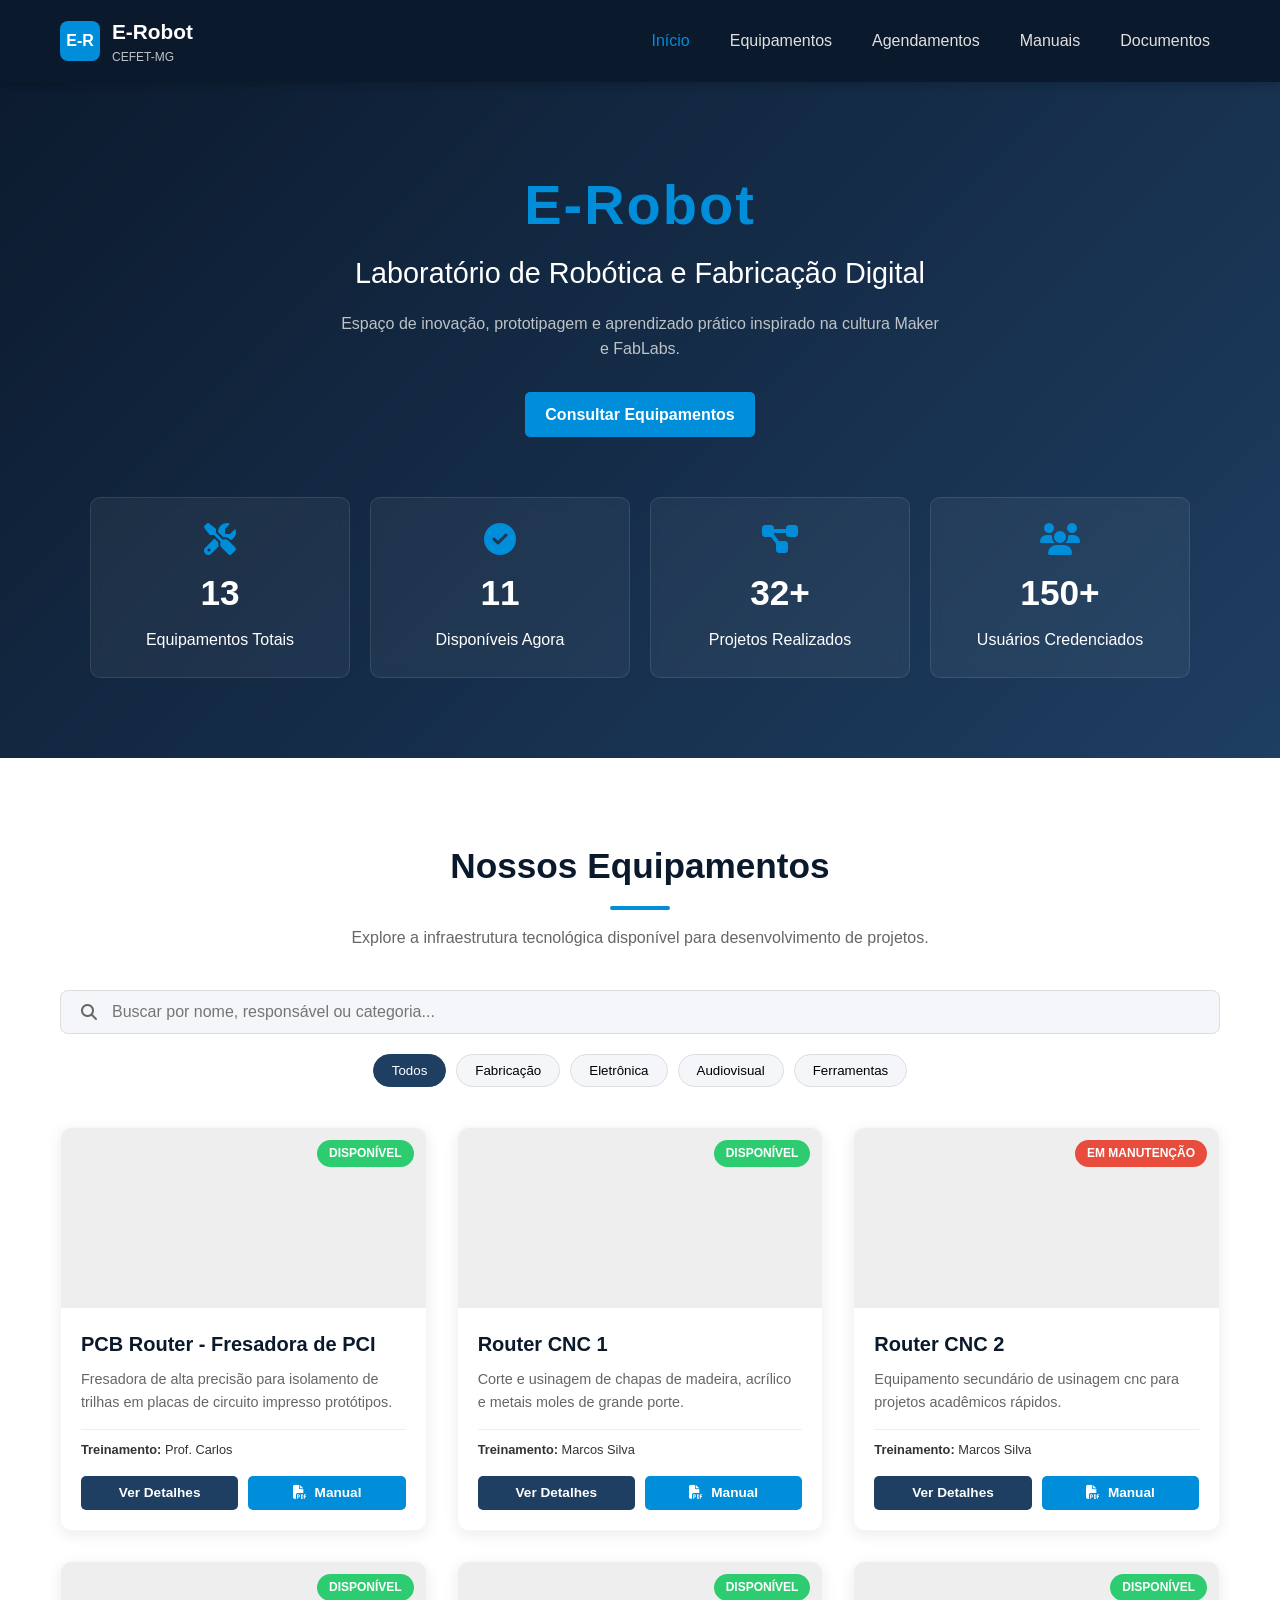
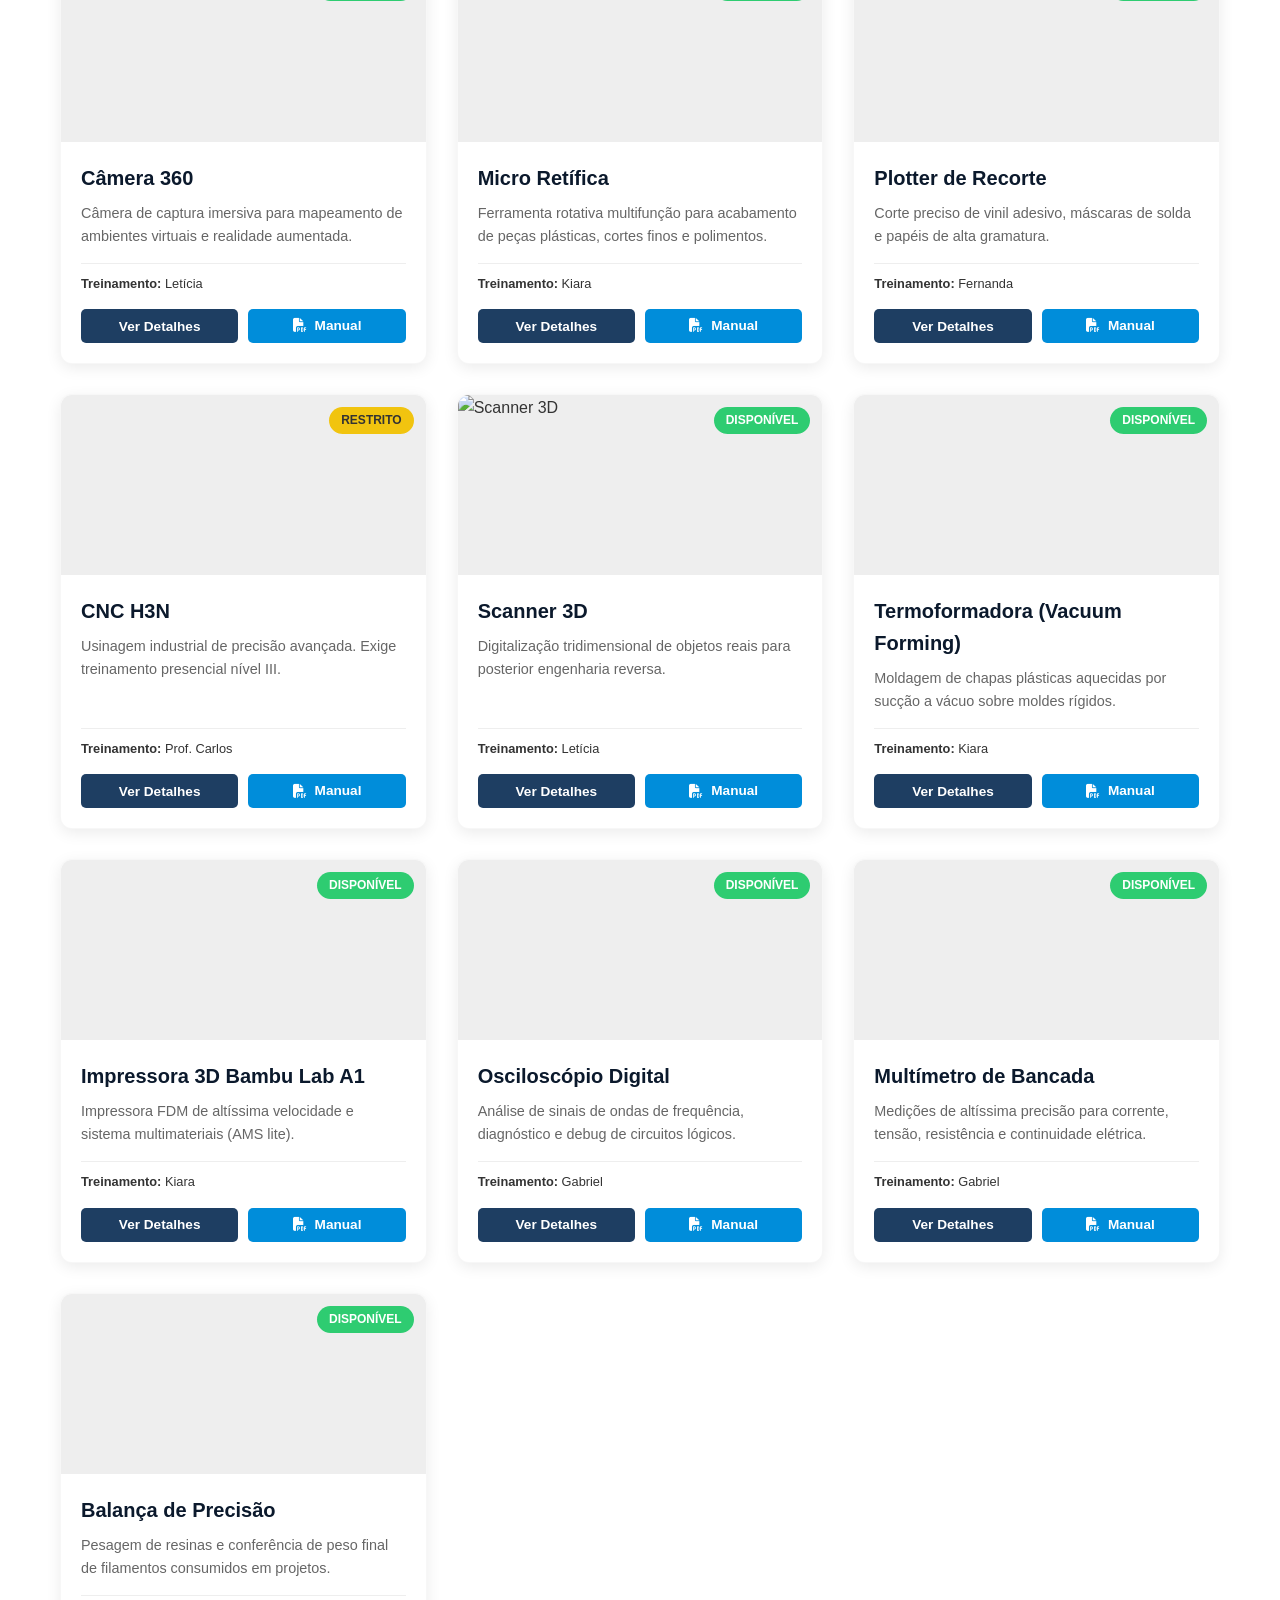
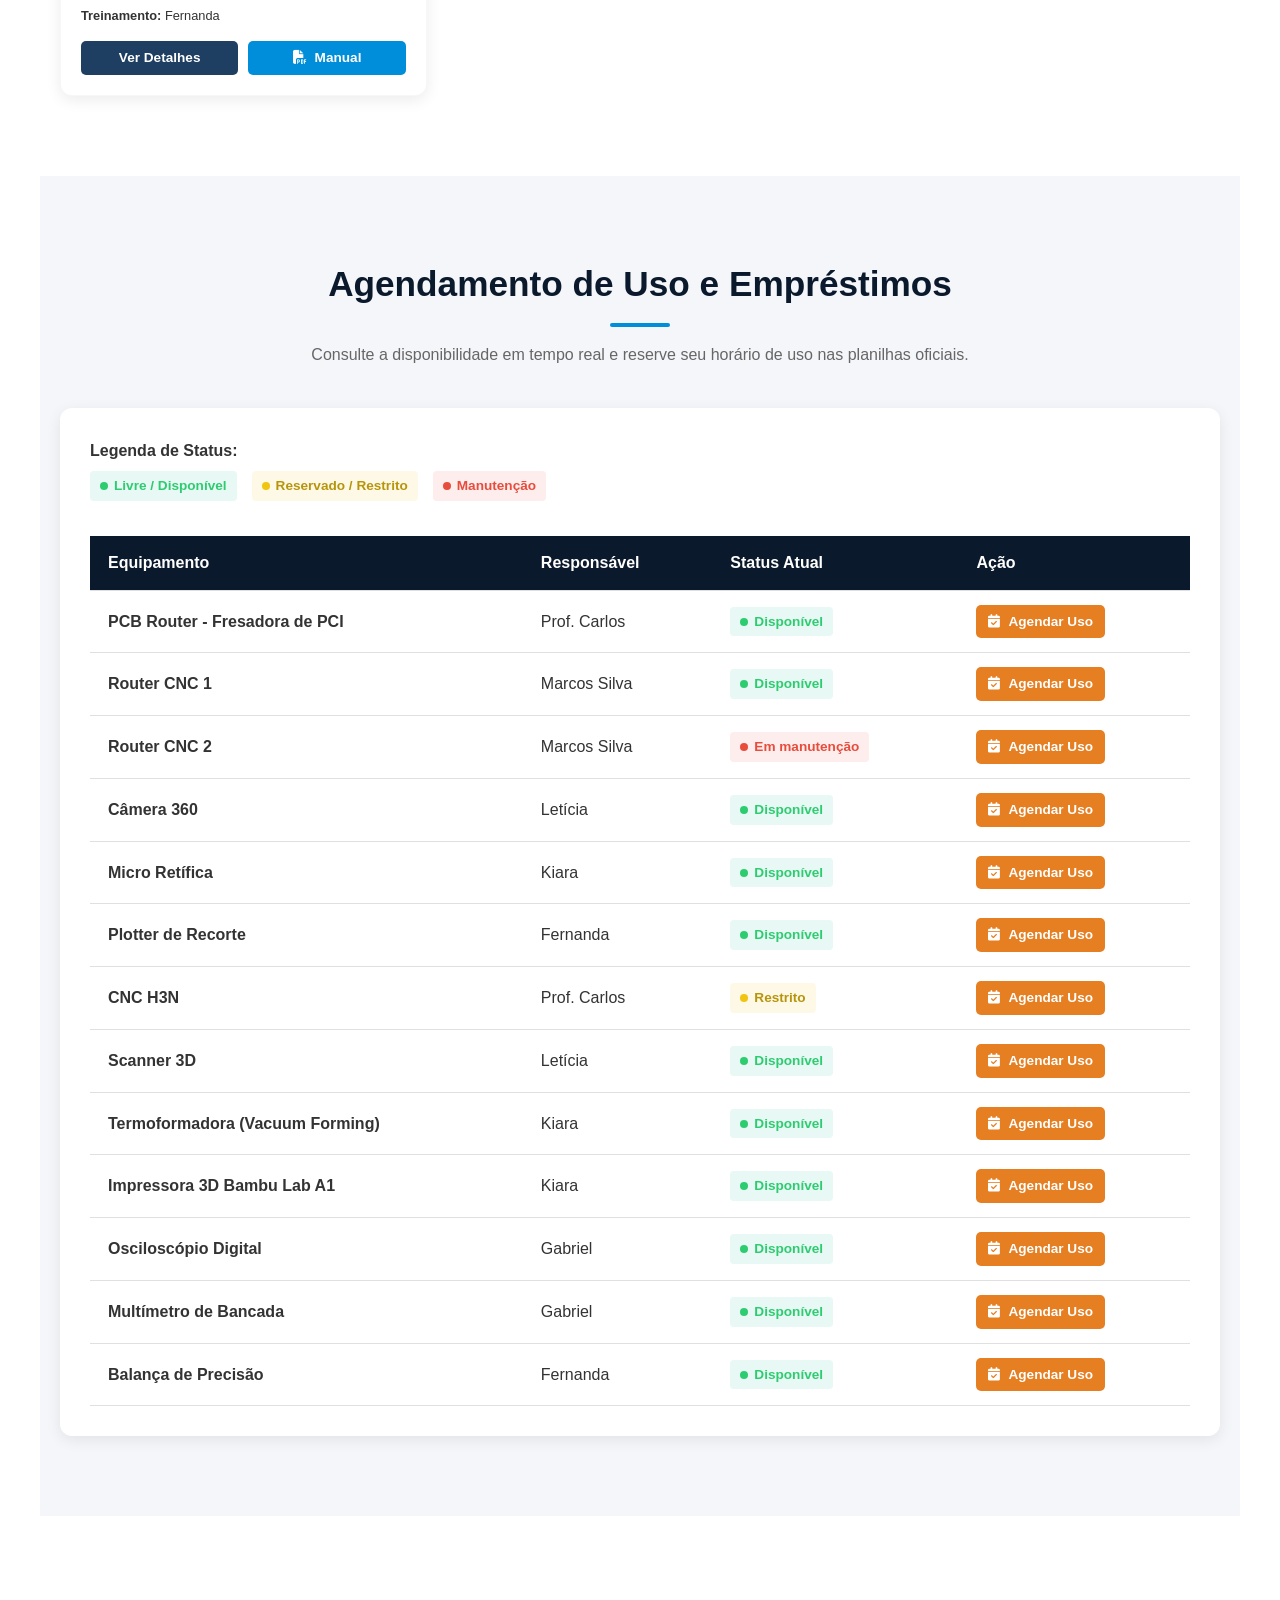
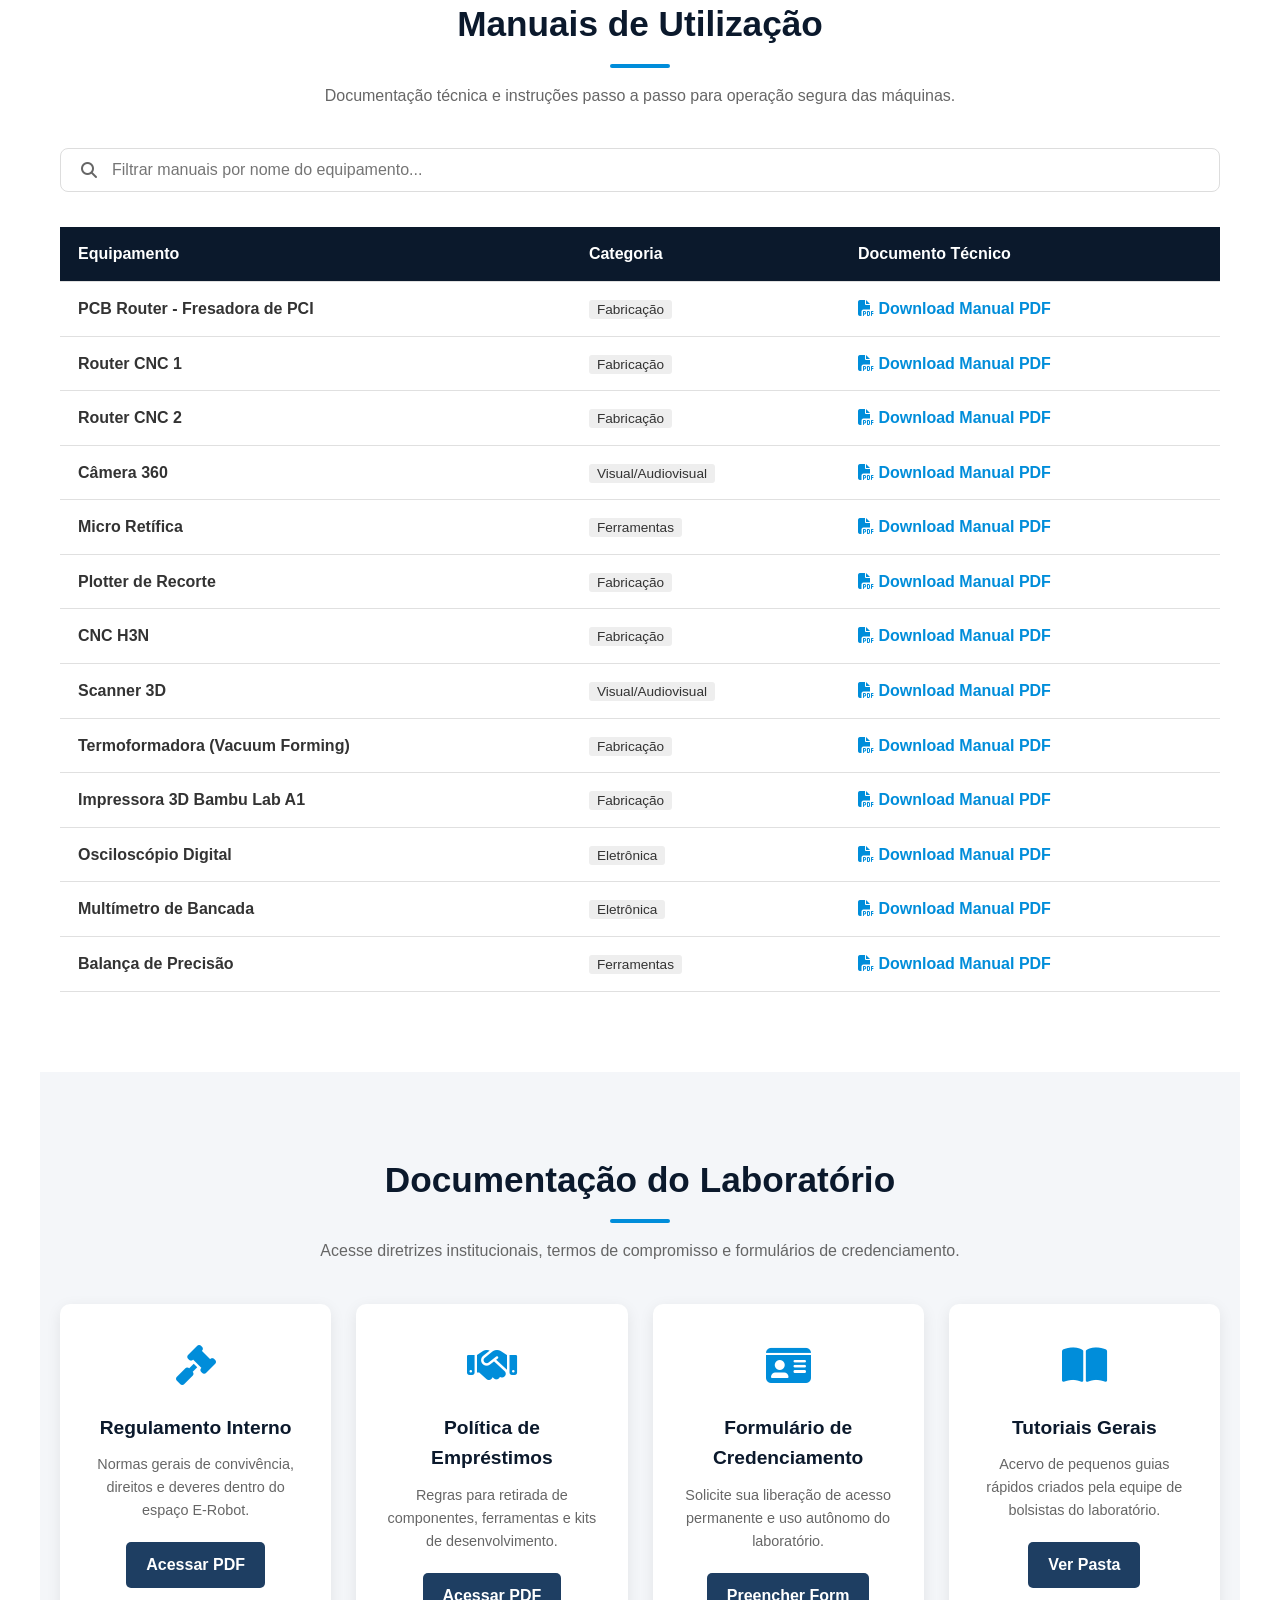
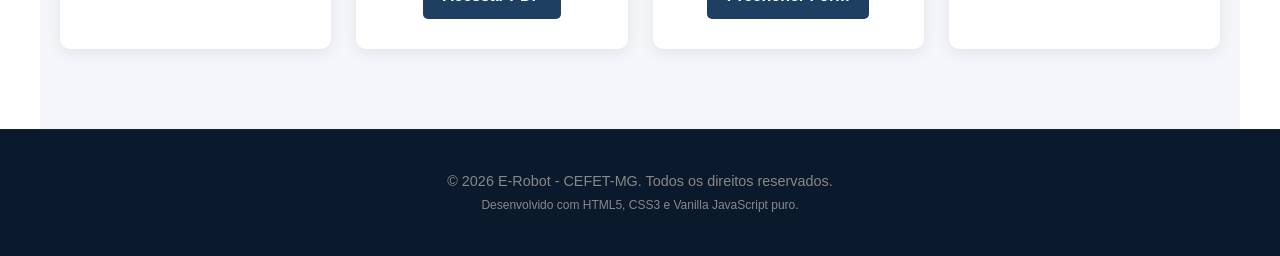
==== index.html @ addaebed "feat: v0" ====
<!DOCTYPE html>
<html lang="pt-BR">
<head>
    <meta charset="UTF-8">
    <meta name="viewport" content="width=device-width, initial-scale=1.0">
    <title>E-Robot - CEFET-MG | Laboratório Maker</title>
    <link rel="stylesheet" href="css/style.css">
    <link rel="stylesheet" href="https://cdnjs.cloudflare.com/ajax/libs/font-awesome/6.4.0/css/all.min.css">
</head>
<body>

    <header class="navbar">
        <div class="nav-container">
            <div class="logo-area">
                <div class="logo-placeholder">E-R</div>
                <span class="brand-name">E-Robot <small>CEFET-MG</small></span>
            </div>
            <button class="menu-toggle" id="mobile-menu" aria-label="Abrir Menu">
                <span class="bar"></span>
                <span class="bar"></span>
                <span class="bar"></span>
            </button>
            <nav class="nav-menu">
                <a href="#inicio" class="nav-link active">Início</a>
                <a href="#equipamentos" class="nav-link">Equipamentos</a>
                <a href="#agendamentos" class="nav-link">Agendamentos</a>
                <a href="#manuais" class="nav-link">Manuais</a>
                <a href="#documentos" class="nav-link">Documentos</a>
            </nav>
        </div>
    </header>

    <section id="inicio" class="hero-section">
        <div class="hero-content">
            <h1>E-Robot</h1>
            <h2>Laboratório de Robótica e Fabricação Digital</h2>
            <p>Espaço de inovação, prototipagem e aprendizado prático inspirado na cultura Maker e FabLabs.</p>
            <a href="#equipamentos" class="btn btn-primary btn-large">Consultar Equipamentos</a>
        </div>
        
        <div class="dashboard-counters">
            <div class="counter-card">
                <i class="fa-solid fa-screwdriver-wrench"></i>
                <h3 id="count-total">13</h3>
                <p>Equipamentos Totais</p>
            </div>
            <div class="counter-card">
                <i class="fa-solid fa-circle-check"></i>
                <h3 id="count-disponiveis">--</h3>
                <p>Disponíveis Agora</p>
            </div>
            <div class="counter-card">
                <i class="fa-solid fa-diagram-project"></i>
                <h3>32+</h3>
                <p>Projetos Realizados</p>
            </div>
            <div class="counter-card">
                <i class="fa-solid fa-users"></i>
                <h3>150+</h3>
                <p>Usuários Credenciados</p>
            </div>
        </div>
    </section>

    <section id="equipamentos" class="section-container">
        <div class="section-header">
            <h2>Nossos Equipamentos</h2>
            <p>Explore a infraestrutura tecnológica disponível para desenvolvimento de projetos.</p>
        </div>

        <div class="search-filter-bar">
            <div class="search-box">
                <i class="fa-solid fa-magnifying-glass"></i>
                <input type="text" id="search-input" placeholder="Buscar por nome, responsável ou categoria...">
            </div>
            <div class="filter-box">
                <button class="filter-btn active" data-category="todos">Todos</button>
                <button class="filter-btn" data-category="Fabricação">Fabricação</button>
                <button class="filter-btn" data-category="Eletrônica">Eletrônica</button>
                <button class="filter-btn" data-category="Visual/Audiovisual">Audiovisual</button>
                <button class="filter-btn" data-category="Ferramentas">Ferramentas</button>
            </div>
        </div>

        <div class="equipamentos-grid" id="equipamentos-container">
            </div>
    </section>

    <section id="agendamentos" class="section-container bg-light">
        <div class="section-header">
            <h2>Agendamento de Uso e Empréstimos</h2>
            <p>Consulte a disponibilidade em tempo real e reserve seu horário de uso nas planilhas oficiais.</p>
        </div>
        
        <div class="agendamentos-layout">
            <div class="legenda-container">
                <h4>Legenda de Status:</h4>
                <div class="legenda-itens">
                    <span class="status-badge disponivel"><span class="dot"></span> Livre / Disponível</span>
                    <span class="status-badge restrito"><span class="dot"></span> Reservado / Restrito</span>
                    <span class="status-badge manutencao"><span class="dot"></span> Manutenção</span>
                </div>
            </div>

            <div class="table-responsive">
                <table class="custom-table">
                    <thead>
                        <tr>
                            <th>Equipamento</th>
                            <th>Responsável</th>
                            <th>Status Atual</th>
                            <th>Ação</th>
                        </tr>
                    </thead>
                    <tbody id="agendamentos-table-body">
                        </tbody>
                </table>
            </div>
        </div>
    </section>

    <section id="manuais" class="section-container">
        <div class="section-header">
            <h2>Manuais de Utilização</h2>
            <p>Documentação técnica e instruções passo a passo para operação segura das máquinas.</p>
        </div>

        <div class="search-box table-search">
            <i class="fa-solid fa-magnifying-glass"></i>
            <input type="text" id="manual-search" placeholder="Filtrar manuais por nome do equipamento...">
        </div>

        <div class="table-responsive">
            <table class="custom-table" id="manuais-table">
                <thead>
                    <tr>
                        <th>Equipamento</th>
                        <th>Categoria</th>
                        <th>Documento Técnico</th>
                    </tr>
                </thead>
                <tbody id="manuais-table-body">
                    </tbody>
            </table>
        </div>
    </section>

    <section id="documentos" class="section-container bg-light">
        <div class="section-header">
            <h2>Documentação do Laboratório</h2>
            <p>Acesse diretrizes institucionais, termos de compromisso e formulários de credenciamento.</p>
        </div>

        <div class="docs-grid">
            <div class="doc-card">
                <div class="doc-icon"><i class="fa-solid fa-gavel"></i></div>
                <h3>Regulamento Interno</h3>
                <p>Normas gerais de convivência, direitos e deveres dentro do espaço E-Robot.</p>
                <a href="https://drive.google.com" target="_blank" class="btn btn-secondary">Acessar PDF</a>
            </div>
            <div class="doc-card">
                <div class="doc-icon"><i class="fa-solid fa-handshake"></i></div>
                <h3>Política de Empréstimos</h3>
                <p>Regras para retirada de componentes, ferramentas e kits de desenvolvimento.</p>
                <a href="https://drive.google.com" target="_blank" class="btn btn-secondary">Acessar PDF</a>
            </div>
            <div class="doc-card">
                <div class="doc-icon"><i class="fa-solid fa-id-card"></i></div>
                <h3>Formulário de Credenciamento</h3>
                <p>Solicite sua liberação de acesso permanente e uso autônomo do laboratório.</p>
                <a href="https://drive.google.com" target="_blank" class="btn btn-secondary">Preencher Form</a>
            </div>
            <div class="doc-card">
                <div class="doc-icon"><i class="fa-solid fa-book-open"></i></div>
                <h3>Tutoriais Gerais</h3>
                <p>Acervo de pequenos guias rápidos criados pela equipe de bolsistas do laboratório.</p>
                <a href="https://drive.google.com" target="_blank" class="btn btn-secondary">Ver Pasta</a>
            </div>
        </div>
    </section>

    <div class="modal-overlay" id="equipamento-modal">
        <div class="modal-card">
            <button class="modal-close" id="close-modal">&times;</button>
            <div class="modal-body">
                <div class="modal-img-container">
                    <img id="modal-img" src="" alt="Equipamento">
                </div>
                <div class="modal-info">
                    <h2 id="modal-title">Nome do Equipamento</h2>
                    <span id="modal-badge" class="status-badge">Disponível</span>
                    
                    <p class="modal-desc" id="modal-description">Descrição longa aqui...</p>
                    
                    <div class="modal-meta">
                        <p><strong><i class="fa-solid fa-user"></i> Responsável pelo Treinamento:</strong> <span id="modal-responsible">Nome</span></p>
                    </div>

                    <div class="modal-rules">
                        <h4><i class="fa-solid fa-triangle-exclamation"></i> Regras Principais de Uso:</h4>
                        <ul>
                            <li><i class="fa-solid fa-check text-success"></i> Utilizar apenas o computador dedicado ao equipamento.</li>
                            <li><i class="fa-solid fa-check text-success"></i> Salvar todos os arquivos na pasta identificada do seu projeto.</li>
                            <li><i class="fa-solid fa-check text-success"></i> Registrar o consumo de filamentos/insumos no formulário ao lado da máquina.</li>
                            <li><i class="fa-solid fa-check text-success"></i> Comunicar imediatamente qualquer falha, quebra ou comportamento anômalo.</li>
                        </ul>
                    </div>

                    <div class="modal-actions">
                        <a id="modal-btn-manual" href="#" target="_blank" class="btn btn-primary"><i class="fa-solid fa-file-pdf"></i> Abrir Manual PDF</a>
                        <a id="modal-btn-agenda" href="#" target="_blank" class="btn btn-accent"><i class="fa-solid fa-calendar-days"></i> Abrir Agenda</a>
                    </div>
                </div>
            </div>
        </div>
    </div>

    <footer>
        <p>&copy; 2026 E-Robot - CEFET-MG. Todos os direitos reservados.</p>
        <p><small>Desenvolvido com HTML5, CSS3 e Vanilla JavaScript puro.</small></p>
    </footer>

    <script src="js/script.js"></script>
</body>
</html>
---- css/style.css ----
/* Definições de Variáveis de Cor e Reset Globais */
:root {
    --primary-color: #0B192C;     /* Azul Escuro Tecnológico */
    --secondary-color: #1E3E62;   /* Azul Intermediário */
    --accent-color: #008DDA;      /* Azul Claro/Destaque */
    --bg-light: #F4F6F9;          /* Fundo Claro Seções alternadas */
    --bg-white: #FFFFFF;
    --text-main: #333333;
    --text-muted: #666666;
    
    /* Cores de Status */
    --status-disponivel: #2ECC71; /* Verde */
    --status-restrito: #F1C40F;   /* Amarelo/Atenção */
    --status-manutencao: #E74C3C; /* Vermelho */
    
    --transition-smooth: all 0.3s ease;
    --box-shadow: 0 4px 15px rgba(0, 0, 0, 0.08);
}

* {
    margin: 0;
    padding: 0;
    box-sizing: border-box;
}

html {
    scroll-behavior: smooth;
}

body {
    font-family: 'Segoe UI', Tahoma, Geneva, Verdana, sans-serif;
    color: var(--text-main);
    line-height: 1.6;
    background-color: var(--bg-white);
}

/* Utilitários */
.bg-light { background-color: var(--bg-light); }
.text-success { color: var(--status-disponivel); }

/* Botões */
.btn {
    display: inline-flex;
    align-items: center;
    gap: 8px;
    padding: 10px 20px;
    border-radius: 5px;
    text-decoration: none;
    font-weight: 600;
    cursor: pointer;
    transition: var(--transition-smooth);
    border: none;
}
.btn-primary { background-color: var(--accent-color); color: white; }
.btn-primary:hover { background-color: #0077B6; transform: translateY(-2px); }
.btn-secondary { background-color: var(--secondary-color); color: white; }
.btn-secondary:hover { background-color: var(--primary-color); }
.btn-accent { background-color: #E67E22; color: white; }
.btn-accent:hover { background-color: #D35400; }
.btn-small { padding: 6px 12px; font-size: 0.85rem; }

/* CABEÇALHO FIXO */
.navbar {
    position: fixed;
    top: 0;
    left: 0;
    width: 100%;
    background-color: var(--primary-color);
    box-shadow: 0 2px 10px rgba(0,0,0,0.2);
    z-index: 1000;
}
.nav-container {
    display: flex;
    justify-content: space-between;
    align-items: center;
    max-width: 1200px;
    margin: 0 auto;
    padding: 15px 20px;
}
.logo-area {
    display: flex;
    align-items: center;
    gap: 12px;
}
.logo-placeholder {
    width: 40px;
    height: 40px;
    background-color: var(--accent-color);
    color: white;
    font-weight: bold;
    display: flex;
    align-items: center;
    justify-content: center;
    border-radius: 8px;
}
.brand-name {
    color: white;
    font-size: 1.3rem;
    font-weight: 700;
}
.brand-name small {
    display: block;
    font-size: 0.75rem;
    color: #BDC3C7;
    font-weight: 300;
}
.nav-menu {
    display: flex;
    gap: 20px;
}
.nav-link {
    color: #E0E0E0;
    text-decoration: none;
    font-weight: 500;
    transition: var(--transition-smooth);
    padding: 5px 10px;
}
.nav-link:hover, .nav-link.active {
    color: var(--accent-color);
}
.menu-toggle {
    display: none;
    flex-direction: column;
    background: none;
    border: none;
    cursor: pointer;
}
.menu-toggle .bar {
    width: 25px;
    height: 3px;
    background-color: white;
    margin: 4px 0;
    transition: var(--transition-smooth);
}

/* HERO / INÍCIO */
.hero-section {
    background: linear-gradient(135deg, var(--primary-color) 0%, var(--secondary-color) 100%);
    color: white;
    padding: 160px 20px 80px 20px;
    text-align: center;
}
.hero-content h1 {
    font-size: 3.5rem;
    letter-spacing: 2px;
    color: var(--accent-color);
}
.hero-content h2 {
    font-size: 1.8rem;
    font-weight: 400;
    margin-bottom: 15px;
}
.hero-content p {
    max-width: 600px;
    margin: 0 auto 30px auto;
    color: #BDC3C7;
}

/* Indicadores */
.dashboard-counters {
    display: grid;
    grid-template-columns: repeat(auto-fit, minmax(220px, 1fr));
    gap: 20px;
    max-width: 1100px;
    margin: 60px auto 0 auto;
}
.counter-card {
    background: rgba(255, 255, 255, 0.05);
    backdrop-filter: blur(5px);
    border: 1px solid rgba(255, 255, 255, 0.1);
    padding: 25px;
    border-radius: 10px;
    transition: var(--transition-smooth);
}
.counter-card:hover {
    transform: translateY(-5px);
    background: rgba(255, 255, 255, 0.1);
}
.counter-card i {
    font-size: 2rem;
    color: var(--accent-color);
    margin-bottom: 10px;
}
.counter-card h3 {
    font-size: 2.2rem;
    margin-bottom: 5px;
}

/* SEÇÕES GENÉRICAS */
.section-container {
    padding: 80px 20px;
    max-width: 1200px;
    margin: 0 auto;
}
.section-header {
    text-align: center;
    margin-bottom: 5px;
}
.section-header h2 {
    font-size: 2.2rem;
    color: var(--primary-color);
    margin-bottom: 10px;
    position: relative;
    padding-bottom: 15px;
}
.section-header h2::after {
    content: '';
    position: absolute;
    bottom: 0;
    left: 50%;
    transform: translateX(-50%);
    width: 60px;
    height: 4px;
    background-color: var(--accent-color);
    border-radius: 2px;
}
.section-header p {
    color: var(--text-muted);
    margin-top: 15px;
    margin-bottom: 40px;
}

/* BUSCA E FILTROS */
.search-filter-bar {
    display: flex;
    flex-direction: column;
    gap: 20px;
    margin-bottom: 40px;
}
.search-box {
    display: flex;
    align-items: center;
    background: var(--bg-light);
    border: 1px solid #DDD;
    border-radius: 8px;
    padding: 12px 20px;
    width: 100%;
}
.search-box i { color: var(--text-muted); margin-right: 15px; }
.search-box input {
    border: none;
    background: none;
    width: 100%;
    font-size: 1rem;
    outline: none;
}
.filter-box {
    display: flex;
    flex-wrap: wrap;
    gap: 10px;
    justify-content: center;
}
.filter-btn {
    background-color: var(--bg-light);
    border: 1px solid #DDD;
    padding: 8px 18px;
    border-radius: 20px;
    cursor: pointer;
    font-weight: 500;
    transition: var(--transition-smooth);
}
.filter-btn:hover, .filter-btn.active {
    background-color: var(--secondary-color);
    color: white;
    border-color: var(--secondary-color);
}

/* CARDS DE EQUIPAMENTOS */
.equipamentos-grid {
    display: grid;
    grid-template-columns: repeat(auto-fill, minmax(280px, 1fr));
    gap: 30px;
}
.equip-card {
    background: white;
    border-radius: 12px;
    overflow: hidden;
    box-shadow: var(--box-shadow);
    transition: var(--transition-smooth);
    display: flex;
    flex-direction: column;
    border: 1px solid rgba(0,0,0,0.03);
}
.equip-card:hover {
    transform: translateY(-8px);
    box-shadow: 0 12px 24px rgba(0,0,0,0.12);
}
.equip-img-wrapper {
    position: relative;
    height: 180px;
    background-color: #EEE;
}
.equip-img-wrapper img {
    width: 100%;
    height: 100%;
    object-fit: cover;
}
.status-tag {
    position: absolute;
    top: 12px;
    right: 12px;
    padding: 4px 12px;
    border-radius: 20px;
    font-size: 0.75rem;
    font-weight: 700;
    color: white;
    text-transform: uppercase;
}
.status-tag.disponivel { background-color: var(--status-disponivel); }
.status-tag.restrito { background-color: var(--status-restrito); color: #333; }
.status-tag.manutencao { background-color: var(--status-manutencao); }

.equip-content {
    padding: 20px;
    display: flex;
    flex-direction: column;
    flex-grow: 1;
}
.equip-content h3 {
    font-size: 1.25rem;
    color: var(--primary-color);
    margin-bottom: 8px;
}
.equip-content p {
    font-size: 0.9rem;
    color: var(--text-muted);
    margin-bottom: 15px;
    flex-grow: 1;
}
.equip-meta {
    font-size: 0.8rem;
    border-top: 1px solid #EEE;
    padding-top: 10px;
    margin-bottom: 15px;
}
.equip-actions {
    display: flex;
    gap: 10px;
}
.equip-actions .btn { flex: 1; text-align: center; justify-content: center;}

/* TABELAS */
.agendamentos-layout {
    background: white;
    padding: 30px;
    border-radius: 12px;
    box-shadow: var(--box-shadow);
}
.legenda-container {
    margin-bottom: 20px;
}
.legenda-itens {
    display: flex;
    gap: 15px;
    flex-wrap: wrap;
    margin-top: 8px;
}
.status-badge {
    display: inline-flex;
    align-items: center;
    gap: 6px;
    font-size: 0.85rem;
    padding: 4px 10px;
    border-radius: 4px;
    font-weight: 600;
}
.status-badge .dot {
    width: 8px;
    height: 8px;
    border-radius: 50%;
    display: inline-block;
}
.status-badge.disponivel { background: #E8F8F5; color: var(--status-disponivel); }
.status-badge.disponivel .dot { background: var(--status-disponivel); }
.status-badge.restrito { background: #FEF9E7; color: #B7950B; }
.status-badge.restrito .dot { background: var(--status-restrito); }
.status-badge.manutencao { background: #FDEDEC; color: var(--status-manutencao); }
.status-badge.manutencao .dot { background: var(--status-manutencao); }

.table-responsive {
    overflow-x: auto;
    width: 100%;
}
.custom-table {
    width: 100%;
    border-collapse: collapse;
    margin-top: 15px;
    text-align: left;
}
.custom-table th, .custom-table td {
    padding: 14px 18px;
    border-bottom: 1px solid #E0E0E0;
}
.custom-table th {
    background-color: var(--primary-color);
    color: white;
    font-weight: 600;
}
.custom-table tbody tr:hover {
    background-color: #F8FAFC;
}
.table-search {
    margin-bottom: 20px;
    background: white;
}

/* SEÇÃO DOCUMENTOS */
.docs-grid {
    display: grid;
    grid-template-columns: repeat(auto-fit, minmax(250px, 1fr));
    gap: 25px;
}
.doc-card {
    background: white;
    padding: 30px;
    border-radius: 10px;
    box-shadow: var(--box-shadow);
    text-align: center;
    transition: var(--transition-smooth);
}
.doc-card:hover { transform: translateY(-5px); }
.doc-icon {
    font-size: 2.5rem;
    color: var(--accent-color);
    margin-bottom: 15px;
}
.doc-card h3 { margin-bottom: 10px; font-size: 1.2rem; color: var(--primary-color); }
.doc-card p { font-size: 0.9rem; color: var(--text-muted); margin-bottom: 20px; }

/* MODAL */
.modal-overlay {
    position: fixed;
    top: 0; left: 0; width: 100%; height: 100%;
    background: rgba(0,0,0,0.6);
    backdrop-filter: blur(4px);
    display: flex;
    align-items: center;
    justify-content: center;
    z-index: 2000;
    opacity: 0;
    pointer-events: none;
    transition: var(--transition-smooth);
}
.modal-overlay.active {
    opacity: 1;
    pointer-events: auto;
}
.modal-card {
    background: white;
    width: 90%;
    max-width: 800px;
    border-radius: 12px;
    overflow: hidden;
    position: relative;
    transform: scale(0.8);
    transition: var(--transition-smooth);
    box-shadow: 0 10px 30px rgba(0,0,0,0.3);
}
.modal-overlay.active .modal-card {
    transform: scale(1);
}
.modal-close {
    position: absolute;
    top: 15px; right: 20px;
    font-size: 2rem;
    background: none; border: none;
    cursor: pointer; color: #FFF;
    text-shadow: 0 2px 4px rgba(0,0,0,0.5);
    z-index: 10;
}
.modal-body {
    display: grid;
    grid-template-columns: 1fr;
}
@media (min-width: 768px) {
    .modal-body { grid-template-columns: 1fr 1.2fr; }
}
.modal-img-container {
    height: 100%;
    min-height: 250px;
    background: #DDD;
}
.modal-img-container img { width: 100%; height: 100%; object-fit: cover; }
.modal-info { padding: 30px; display: flex; flex-direction: column; gap: 15px; }
.modal-desc { color: var(--text-muted); font-size: 0.95rem; }
.modal-rules { background: var(--bg-light); padding: 15px; border-radius: 8px; }
.modal-rules h4 { margin-bottom: 8px; font-size: 0.95rem; }
.modal-rules ul { list-style: none; font-size: 0.85rem; display: flex; flex-direction: column; gap: 6px;}
.modal-actions { display: flex; gap: 15px; margin-top: 10px; }
.modal-actions .btn { flex: 1; justify-content: center; }

/* FOOTER */
footer {
    background-color: var(--primary-color);
    color: #888;
    text-align: center;
    padding: 40px 20px;
    font-size: 0.9rem;
    border-top: 1px solid rgba(255,255,255,0.05);
}

/* RESPONSIVIDADE (MOBILE FIRST / ADAPTAÇÕES) */
@media (max-width: 768px) {
    .nav-menu {
        position: fixed;
        top: 70px; left: -100%;
        width: 100%; height: calc(100vh - 70px);
        background-color: var(--primary-color);
        flex-direction: column;
        align-items: center;
        padding-top: 40px;
        transition: var(--transition-smooth);
    }
    .nav-menu.active { left: 0; }
    .menu-toggle { display: flex; }
    
    /* Animação Hamburger */
    .menu-toggle.active .bar:nth-child(2) { opacity: 0; }
    .menu-toggle.active .bar:nth-child(1) { transform: translateY(11px) rotate(45deg); }
    .menu-toggle.active .bar:nth-child(3) { transform: translateY(-11px) rotate(-45deg); }
    
    .hero-content h1 { font-size: 2.5rem; }
    .hero-content h2 { font-size: 1.4rem; }
}
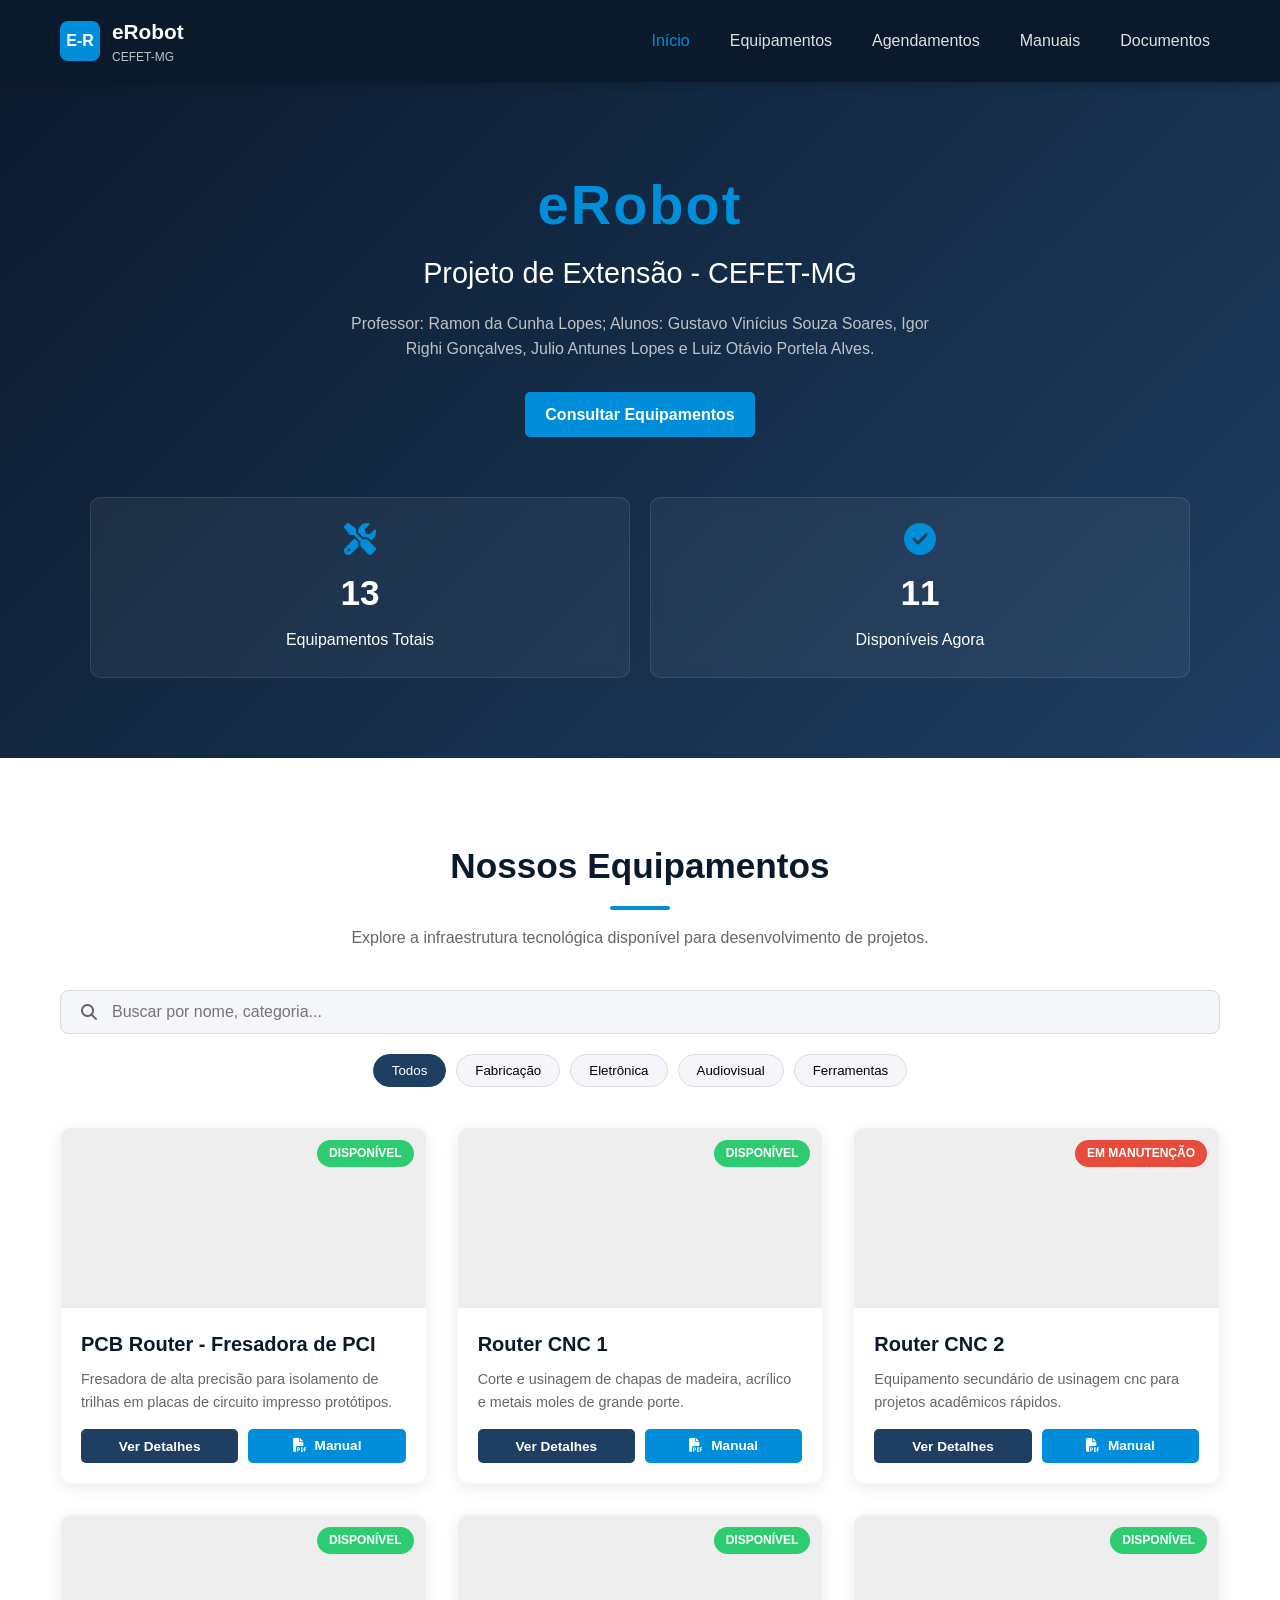
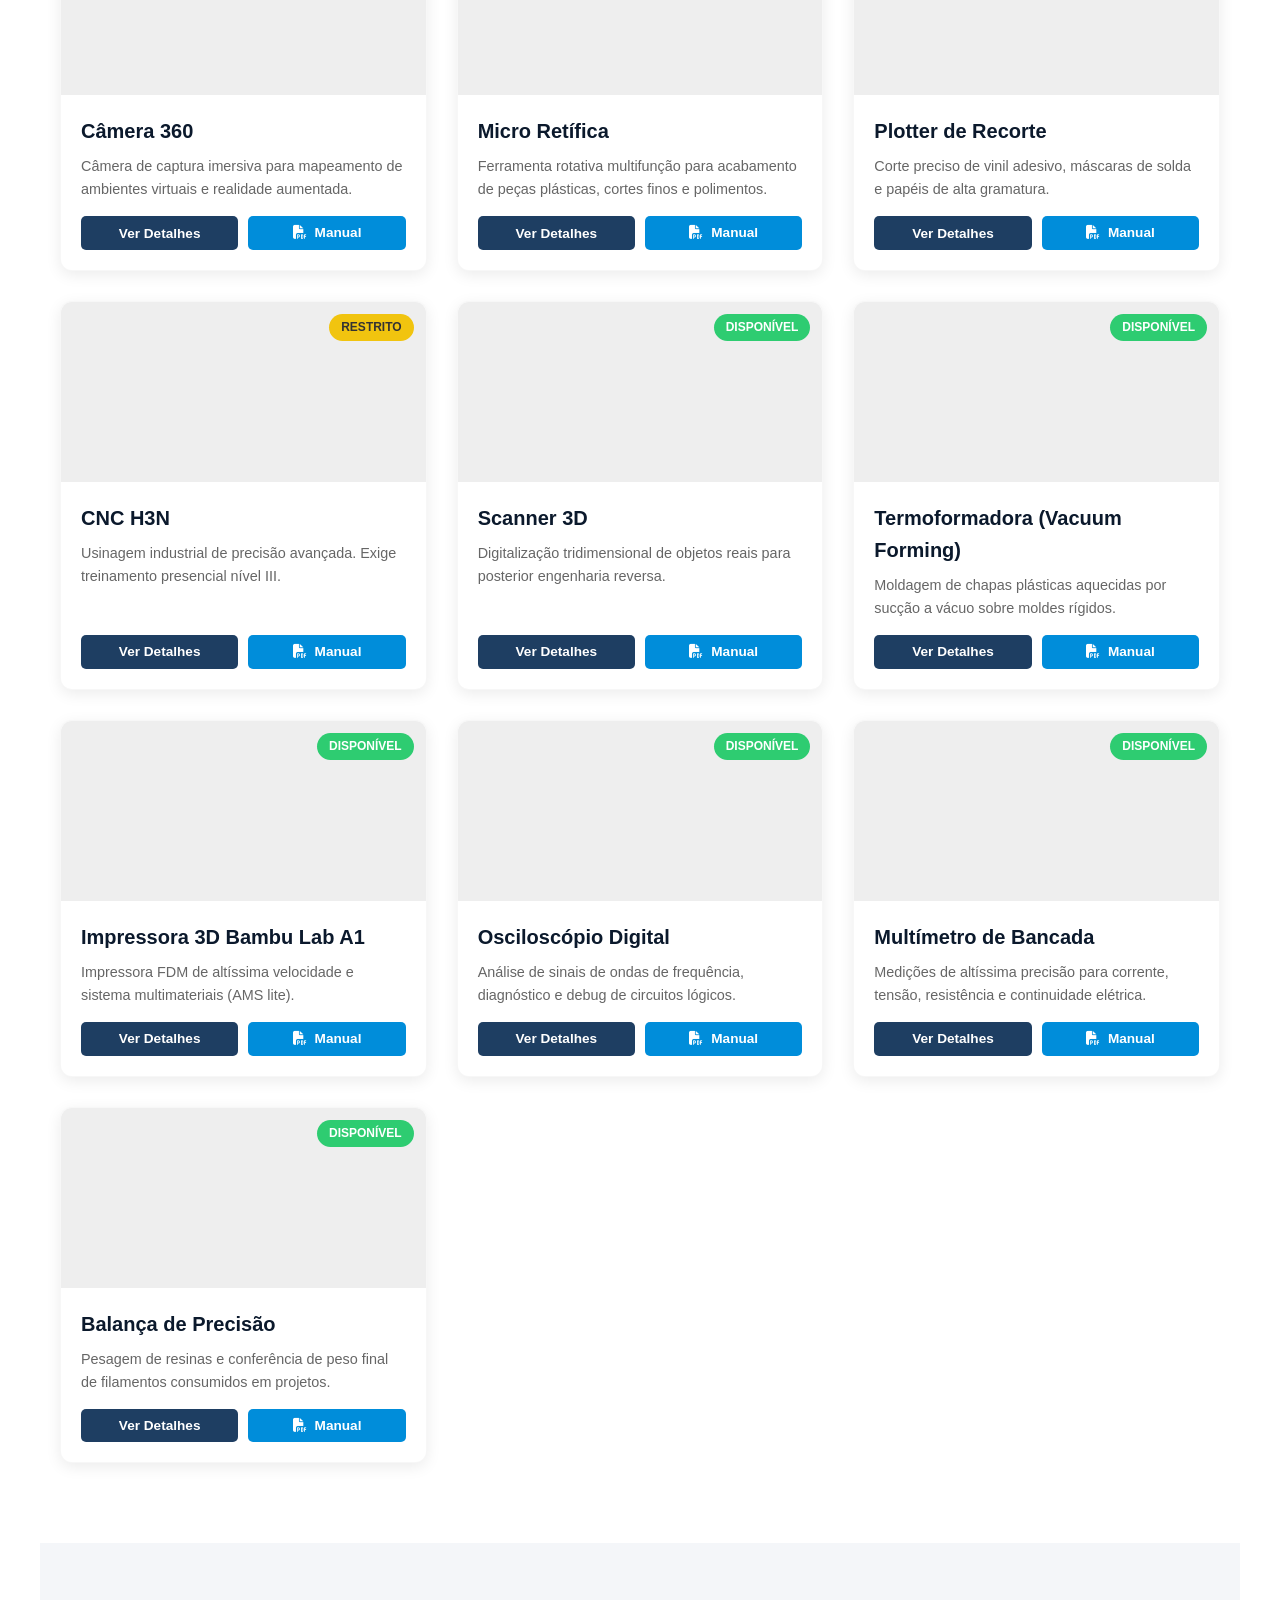
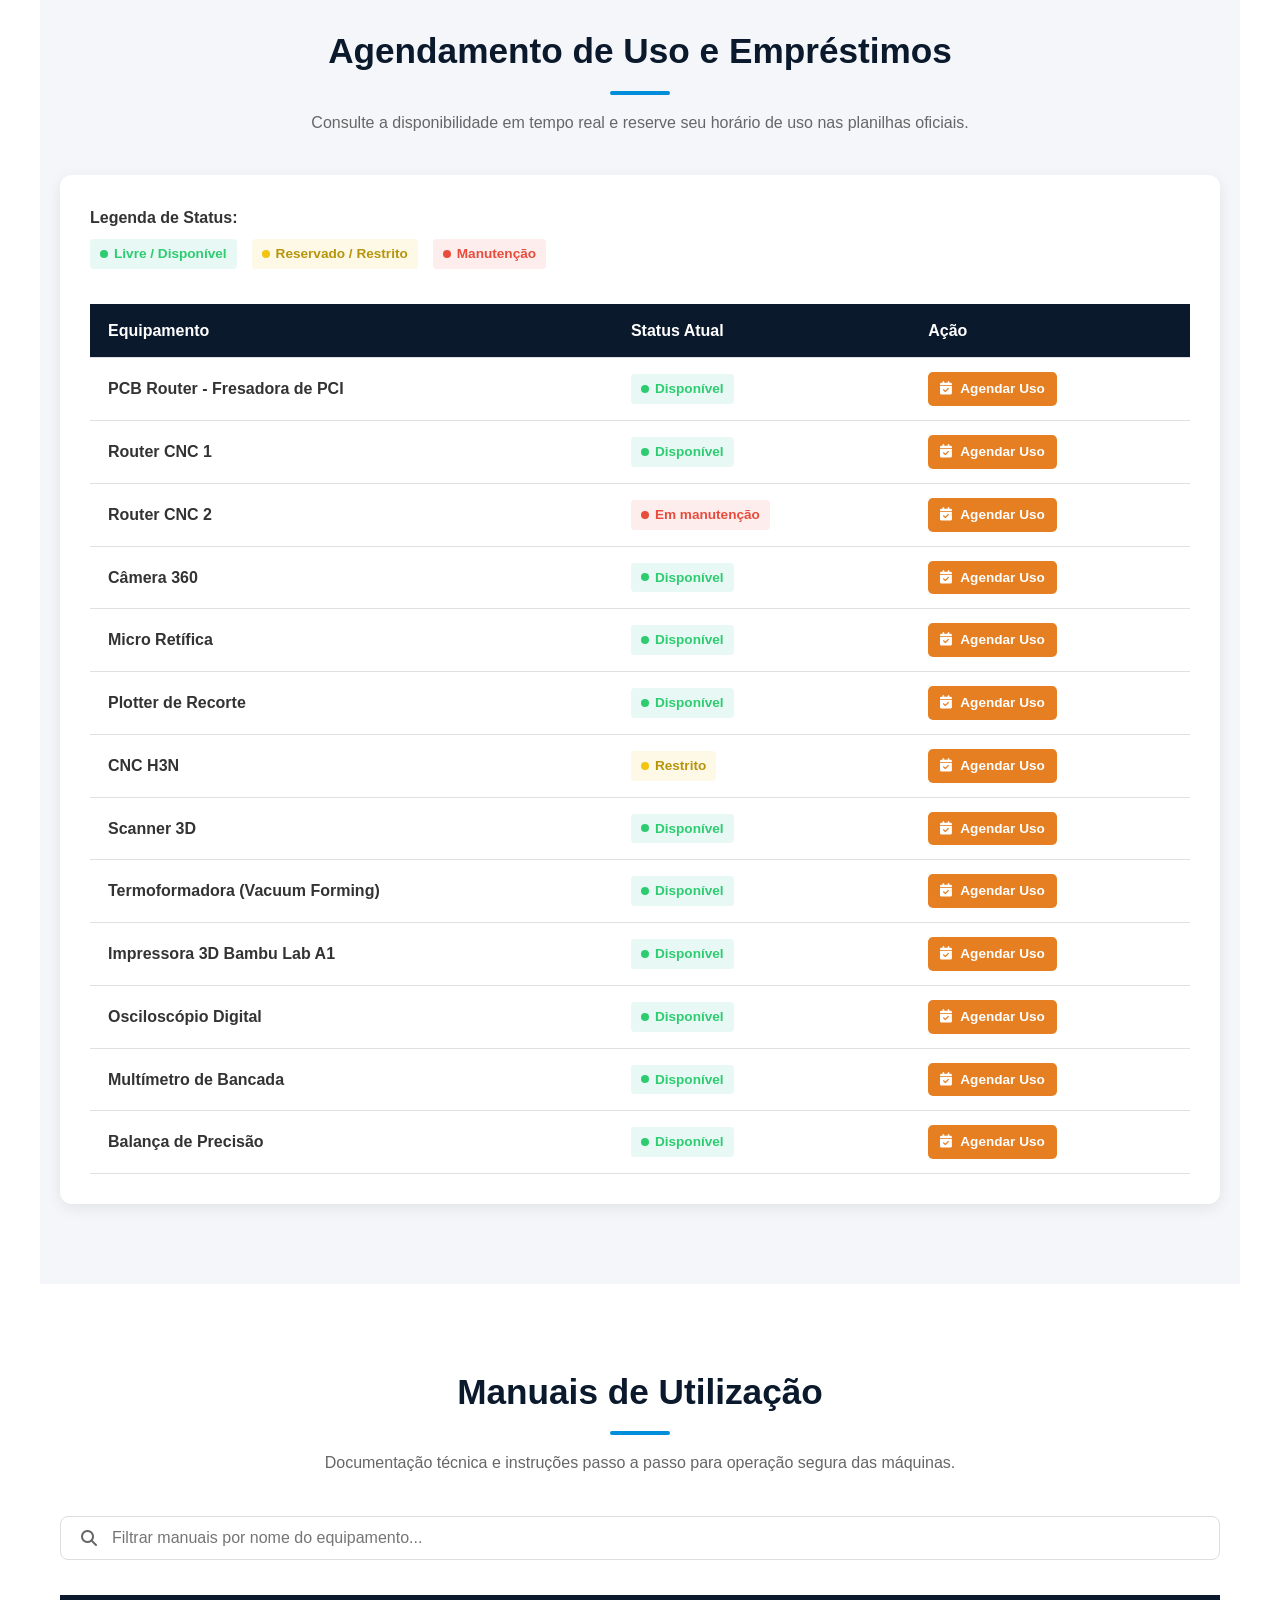
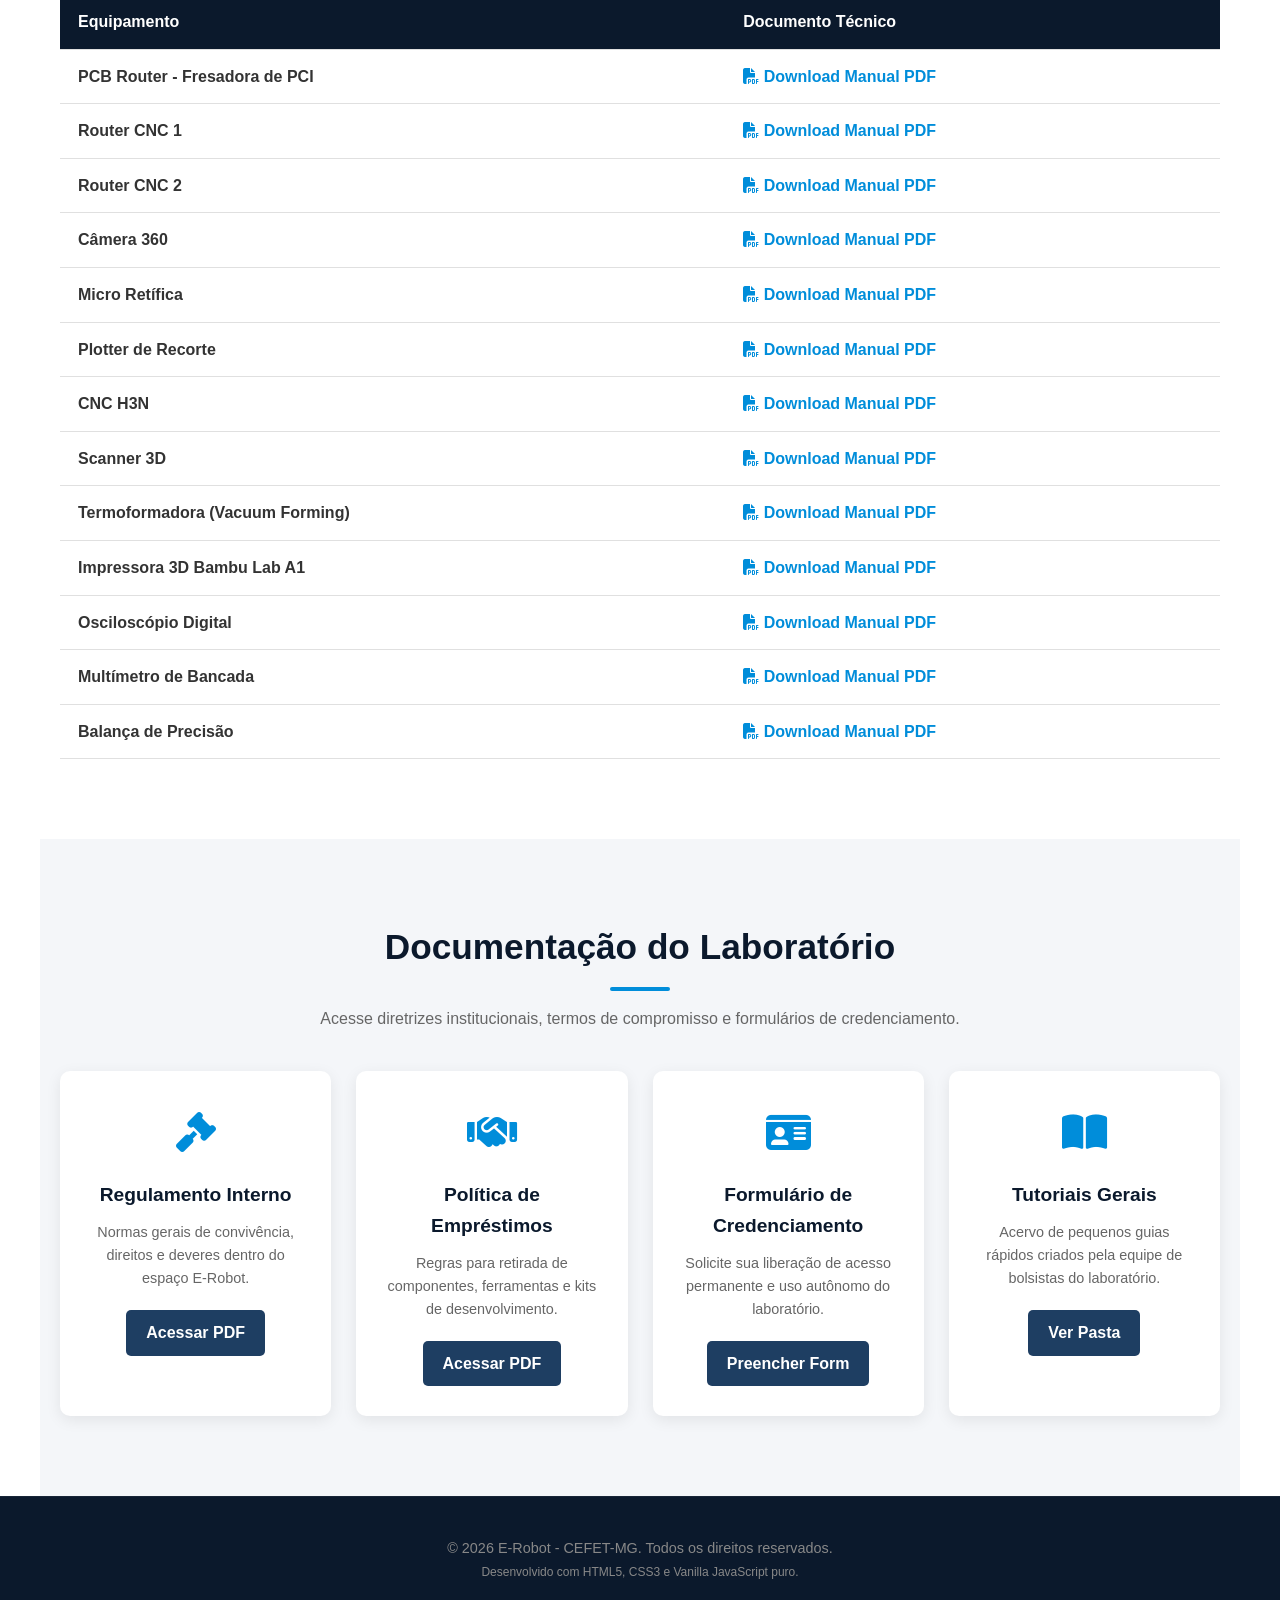
==== commit 65a5338b: "feat: removendo responsaveis e criando tela de admin" ====
--- a/index.html
+++ b/index.html
@@ -3,7 +3,7 @@
 <head>
     <meta charset="UTF-8">
     <meta name="viewport" content="width=device-width, initial-scale=1.0">
-    <title>E-Robot - CEFET-MG | Laboratório Maker</title>
+    <title>eRobot - CEFET-MG</title>
     <link rel="stylesheet" href="css/style.css">
     <link rel="stylesheet" href="https://cdnjs.cloudflare.com/ajax/libs/font-awesome/6.4.0/css/all.min.css">
 </head>
@@ -13,7 +13,7 @@
         <div class="nav-container">
             <div class="logo-area">
                 <div class="logo-placeholder">E-R</div>
-                <span class="brand-name">E-Robot <small>CEFET-MG</small></span>
+                <span class="brand-name">eRobot <small>CEFET-MG</small></span>
             </div>
             <button class="menu-toggle" id="mobile-menu" aria-label="Abrir Menu">
                 <span class="bar"></span>
@@ -32,9 +32,9 @@
 
     <section id="inicio" class="hero-section">
         <div class="hero-content">
-            <h1>E-Robot</h1>
-            <h2>Laboratório de Robótica e Fabricação Digital</h2>
-            <p>Espaço de inovação, prototipagem e aprendizado prático inspirado na cultura Maker e FabLabs.</p>
+            <h1>eRobot</h1>
+            <h2>Projeto de Extensão - CEFET-MG</h2>
+            <p>Professor: Ramon da Cunha Lopes; Alunos: Gustavo Vinícius Souza Soares, Igor Righi Gonçalves, Julio Antunes Lopes e Luiz Otávio Portela Alves.</p>
             <a href="#equipamentos" class="btn btn-primary btn-large">Consultar Equipamentos</a>
         </div>
         
@@ -49,16 +49,6 @@
                 <h3 id="count-disponiveis">--</h3>
                 <p>Disponíveis Agora</p>
             </div>
-            <div class="counter-card">
-                <i class="fa-solid fa-diagram-project"></i>
-                <h3>32+</h3>
-                <p>Projetos Realizados</p>
-            </div>
-            <div class="counter-card">
-                <i class="fa-solid fa-users"></i>
-                <h3>150+</h3>
-                <p>Usuários Credenciados</p>
-            </div>
         </div>
     </section>
 
@@ -71,7 +61,7 @@
         <div class="search-filter-bar">
             <div class="search-box">
                 <i class="fa-solid fa-magnifying-glass"></i>
-                <input type="text" id="search-input" placeholder="Buscar por nome, responsável ou categoria...">
+                <input type="text" id="search-input" placeholder="Buscar por nome, categoria...">
             </div>
             <div class="filter-box">
                 <button class="filter-btn active" data-category="todos">Todos</button>
@@ -107,7 +97,6 @@
                     <thead>
                         <tr>
                             <th>Equipamento</th>
-                            <th>Responsável</th>
                             <th>Status Atual</th>
                             <th>Ação</th>
                         </tr>
@@ -135,7 +124,7 @@
                 <thead>
                     <tr>
                         <th>Equipamento</th>
-                        <th>Categoria</th>
+                        
                         <th>Documento Técnico</th>
                     </tr>
                 </thead>
@@ -192,23 +181,16 @@
                     
                     <p class="modal-desc" id="modal-description">Descrição longa aqui...</p>
                     
-                    <div class="modal-meta">
-                        <p><strong><i class="fa-solid fa-user"></i> Responsável pelo Treinamento:</strong> <span id="modal-responsible">Nome</span></p>
+                    <div class="modal-rules" id="modal-rules-container">
+                        <h4><i class="fa-solid fa-triangle-exclamation"></i> Diretrizes de Uso:</h4>
+                        <ul id="modal-rules-list">
+                            </ul>
                     </div>
 
-                    <div class="modal-rules">
-                        <h4><i class="fa-solid fa-triangle-exclamation"></i> Regras Principais de Uso:</h4>
-                        <ul>
-                            <li><i class="fa-solid fa-check text-success"></i> Utilizar apenas o computador dedicado ao equipamento.</li>
-                            <li><i class="fa-solid fa-check text-success"></i> Salvar todos os arquivos na pasta identificada do seu projeto.</li>
-                            <li><i class="fa-solid fa-check text-success"></i> Registrar o consumo de filamentos/insumos no formulário ao lado da máquina.</li>
-                            <li><i class="fa-solid fa-check text-success"></i> Comunicar imediatamente qualquer falha, quebra ou comportamento anômalo.</li>
-                        </ul>
-                    </div>
-
                     <div class="modal-actions">
-                        <a id="modal-btn-manual" href="#" target="_blank" class="btn btn-primary"><i class="fa-solid fa-file-pdf"></i> Abrir Manual PDF</a>
-                        <a id="modal-btn-agenda" href="#" target="_blank" class="btn btn-accent"><i class="fa-solid fa-calendar-days"></i> Abrir Agenda</a>
+                        <a id="modal-btn-manual" href="#" target="_blank" class="btn btn-primary"><i class="fa-solid fa-file-pdf"></i> Manual PDF</a>
+                        <a id="modal-btn-video" href="#" target="_blank" class="btn btn-video" style="background-color: #CC0000; color: white;"><i class="fa-brands fa-youtube"></i> Treinamento</a>
+                        <a id="modal-btn-agenda" href="#" target="_blank" class="btn btn-accent"><i class="fa-solid fa-calendar-days"></i> Agenda</a>
                     </div>
                 </div>
             </div>
--- a/css/style.css
+++ b/css/style.css
@@ -1,17 +1,16 @@
-/* Definições de Variáveis de Cor e Reset Globais */
+
 :root {
-    --primary-color: #0B192C;     /* Azul Escuro Tecnológico */
-    --secondary-color: #1E3E62;   /* Azul Intermediário */
-    --accent-color: #008DDA;      /* Azul Claro/Destaque */
-    --bg-light: #F4F6F9;          /* Fundo Claro Seções alternadas */
+    --primary-color: #0B192C;    
+    --secondary-color: #1E3E62;  
+    --accent-color: #008DDA;      
+    --bg-light: #F4F6F9;     
     --bg-white: #FFFFFF;
     --text-main: #333333;
     --text-muted: #666666;
     
-    /* Cores de Status */
-    --status-disponivel: #2ECC71; /* Verde */
-    --status-restrito: #F1C40F;   /* Amarelo/Atenção */
-    --status-manutencao: #E74C3C; /* Vermelho */
+    --status-disponivel: #2ECC71; 
+    --status-restrito: #F1C40F;   
+    --status-manutencao: #E74C3C; 
     
     --transition-smooth: all 0.3s ease;
     --box-shadow: 0 4px 15px rgba(0, 0, 0, 0.08);
@@ -34,11 +33,9 @@
     background-color: var(--bg-white);
 }
 
-/* Utilitários */
 .bg-light { background-color: var(--bg-light); }
 .text-success { color: var(--status-disponivel); }
 
-/* Botões */
 .btn {
     display: inline-flex;
     align-items: center;
@@ -59,7 +56,6 @@
 .btn-accent:hover { background-color: #D35400; }
 .btn-small { padding: 6px 12px; font-size: 0.85rem; }
 
-/* CABEÇALHO FIXO */
 .navbar {
     position: fixed;
     top: 0;
@@ -133,7 +129,6 @@
     transition: var(--transition-smooth);
 }
 
-/* HERO / INÍCIO */
 .hero-section {
     background: linear-gradient(135deg, var(--primary-color) 0%, var(--secondary-color) 100%);
     color: white;
@@ -156,7 +151,6 @@
     color: #BDC3C7;
 }
 
-/* Indicadores */
 .dashboard-counters {
     display: grid;
     grid-template-columns: repeat(auto-fit, minmax(220px, 1fr));
@@ -186,7 +180,6 @@
     margin-bottom: 5px;
 }
 
-/* SEÇÕES GENÉRICAS */
 .section-container {
     padding: 80px 20px;
     max-width: 1200px;
@@ -220,7 +213,6 @@
     margin-bottom: 40px;
 }
 
-/* BUSCA E FILTROS */
 .search-filter-bar {
     display: flex;
     flex-direction: column;
@@ -265,7 +257,6 @@
     border-color: var(--secondary-color);
 }
 
-/* CARDS DE EQUIPAMENTOS */
 .equipamentos-grid {
     display: grid;
     grid-template-columns: repeat(auto-fill, minmax(280px, 1fr));
@@ -339,7 +330,6 @@
 }
 .equip-actions .btn { flex: 1; text-align: center; justify-content: center;}
 
-/* TABELAS */
 .agendamentos-layout {
     background: white;
     padding: 30px;
@@ -404,7 +394,6 @@
     background: white;
 }
 
-/* SEÇÃO DOCUMENTOS */
 .docs-grid {
     display: grid;
     grid-template-columns: repeat(auto-fit, minmax(250px, 1fr));
@@ -427,11 +416,13 @@
 .doc-card h3 { margin-bottom: 10px; font-size: 1.2rem; color: var(--primary-color); }
 .doc-card p { font-size: 0.9rem; color: var(--text-muted); margin-bottom: 20px; }
 
-/* MODAL */
 .modal-overlay {
     position: fixed;
-    top: 0; left: 0; width: 100%; height: 100%;
-    background: rgba(0,0,0,0.6);
+    top: 0; 
+    left: 0; 
+    width: 100%; 
+    height: 100%;
+    background: rgba(0, 0, 0, 0.6);
     backdrop-filter: blur(4px);
     display: flex;
     align-items: center;
@@ -440,14 +431,17 @@
     opacity: 0;
     pointer-events: none;
     transition: var(--transition-smooth);
-}
+    padding: 15px;
+    overflow-y: auto;
+}
+
 .modal-overlay.active {
     opacity: 1;
     pointer-events: auto;
 }
 .modal-card {
     background: white;
-    width: 90%;
+    width: 100%;
     max-width: 800px;
     border-radius: 12px;
     overflow: hidden;
@@ -455,26 +449,121 @@
     transform: scale(0.8);
     transition: var(--transition-smooth);
     box-shadow: 0 10px 30px rgba(0,0,0,0.3);
-}
+    margin: auto;
+    max-height: 90vh;
+    display: flex;
+    flex-direction: column;
+}
+
 .modal-overlay.active .modal-card {
     transform: scale(1);
 }
 .modal-close {
     position: absolute;
-    top: 15px; right: 20px;
-    font-size: 2rem;
-    background: none; border: none;
-    cursor: pointer; color: #FFF;
-    text-shadow: 0 2px 4px rgba(0,0,0,0.5);
+    top: 12px; 
+    right: 15px;
+    font-size: 2.2rem;
+    background: rgba(0, 0, 0, 0.5);
+    border: none;
+    border-radius: 50%;
+    width: 40px;
+    height: 40px;
+    display: flex;
+    align-items: center;
+    justify-content: center;
+    cursor: pointer; 
+    color: #FFF;
     z-index: 10;
-}
+    transition: var(--transition-smooth);
+}
+.modal-close:hover {
+    background: rgba(0, 0, 0, 0.8);
+}
+
 .modal-body {
     display: grid;
     grid-template-columns: 1fr;
-}
+    overflow-y: auto;
+}
+
 @media (min-width: 768px) {
-    .modal-body { grid-template-columns: 1fr 1.2fr; }
-}
+    .modal-body { 
+        grid-template-columns: 1fr 1.2fr; 
+        overflow-y: visible;
+    }
+    .modal-card {
+        max-height: 85vh;
+    }
+}
+
+.modal-img-container {
+    height: 200px;
+    background: #DDD;
+}
+@media (min-width: 768px) {
+    .modal-img-container {
+        height: 100%;
+        min-height: 350px;
+    }
+}
+.modal-img-container img { 
+    width: 100%; 
+    height: 100%; 
+    object-fit: cover; 
+}
+
+.modal-info { 
+    padding: 20px; 
+    display: flex; 
+    flex-direction: column; 
+    gap: 12px; 
+}
+@media (min-width: 768px) {
+    .modal-info {
+        padding: 30px;
+        gap: 15px;
+    }
+}
+
+.modal-desc { 
+    color: var(--text-muted); 
+    font-size: 0.9rem; 
+}
+
+.modal-rules { 
+    background: var(--bg-light); 
+    padding: 12px; 
+    border-radius: 8px; 
+}
+.modal-rules h4 { 
+    margin-bottom: 6px; 
+    font-size: 0.9rem; 
+}
+.modal-rules ul { 
+    list-style: none; 
+    font-size: 0.8rem; 
+    display: flex; 
+    flex-direction: column; 
+    gap: 6px;
+}
+
+.modal-actions { 
+    display: flex; 
+    flex-direction: column;
+    gap: 10px; 
+    margin-top: 10px; 
+}
+@media (min-width: 480px) {
+    .modal-actions {
+        flex-direction: row;
+    }
+}
+.modal-actions .btn { 
+    flex: 1; 
+    justify-content: center; 
+    padding: 12px;
+}
+
 .modal-img-container {
     height: 100%;
     min-height: 250px;
@@ -489,7 +578,6 @@
 .modal-actions { display: flex; gap: 15px; margin-top: 10px; }
 .modal-actions .btn { flex: 1; justify-content: center; }
 
-/* FOOTER */
 footer {
     background-color: var(--primary-color);
     color: #888;
@@ -499,7 +587,6 @@
     border-top: 1px solid rgba(255,255,255,0.05);
 }
 
-/* RESPONSIVIDADE (MOBILE FIRST / ADAPTAÇÕES) */
 @media (max-width: 768px) {
     .nav-menu {
         position: fixed;
@@ -513,8 +600,7 @@
     }
     .nav-menu.active { left: 0; }
     .menu-toggle { display: flex; }
-    
-    /* Animação Hamburger */
+
     .menu-toggle.active .bar:nth-child(2) { opacity: 0; }
     .menu-toggle.active .bar:nth-child(1) { transform: translateY(11px) rotate(45deg); }
     .menu-toggle.active .bar:nth-child(3) { transform: translateY(-11px) rotate(-45deg); }
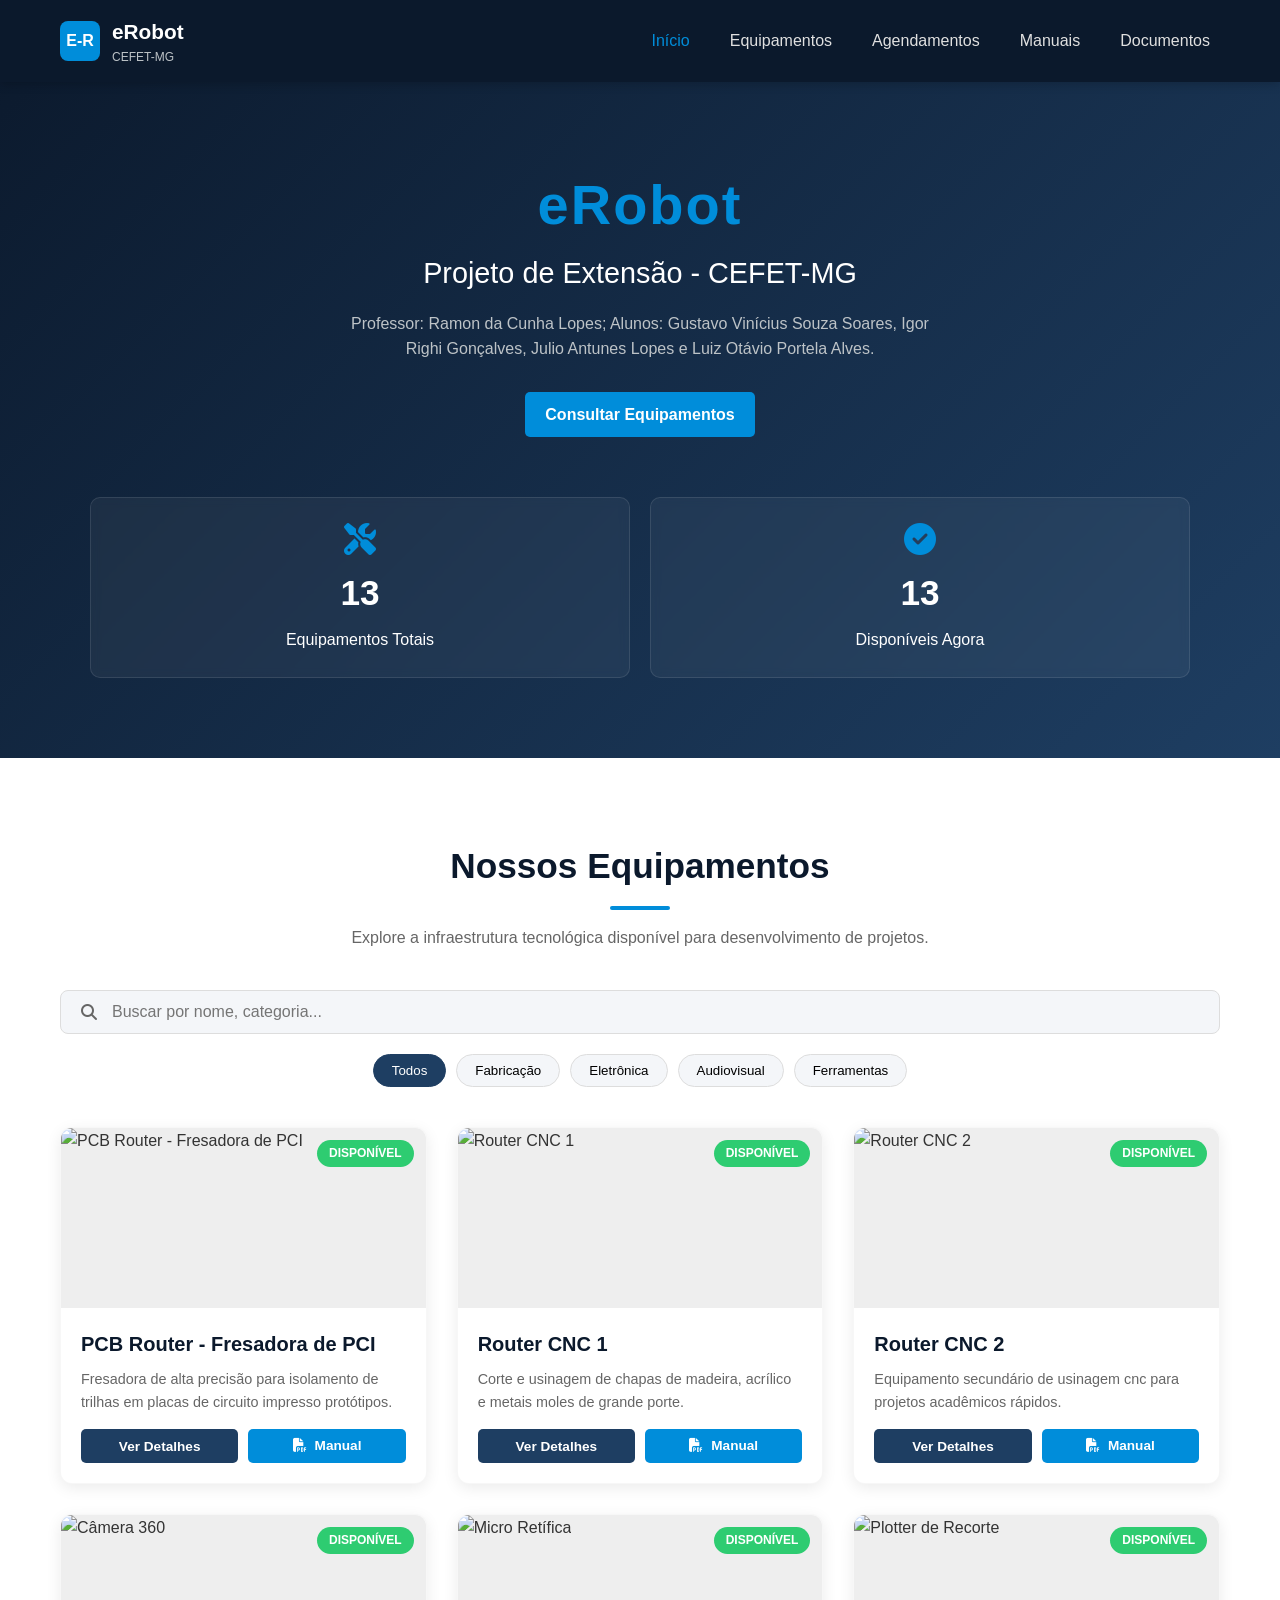
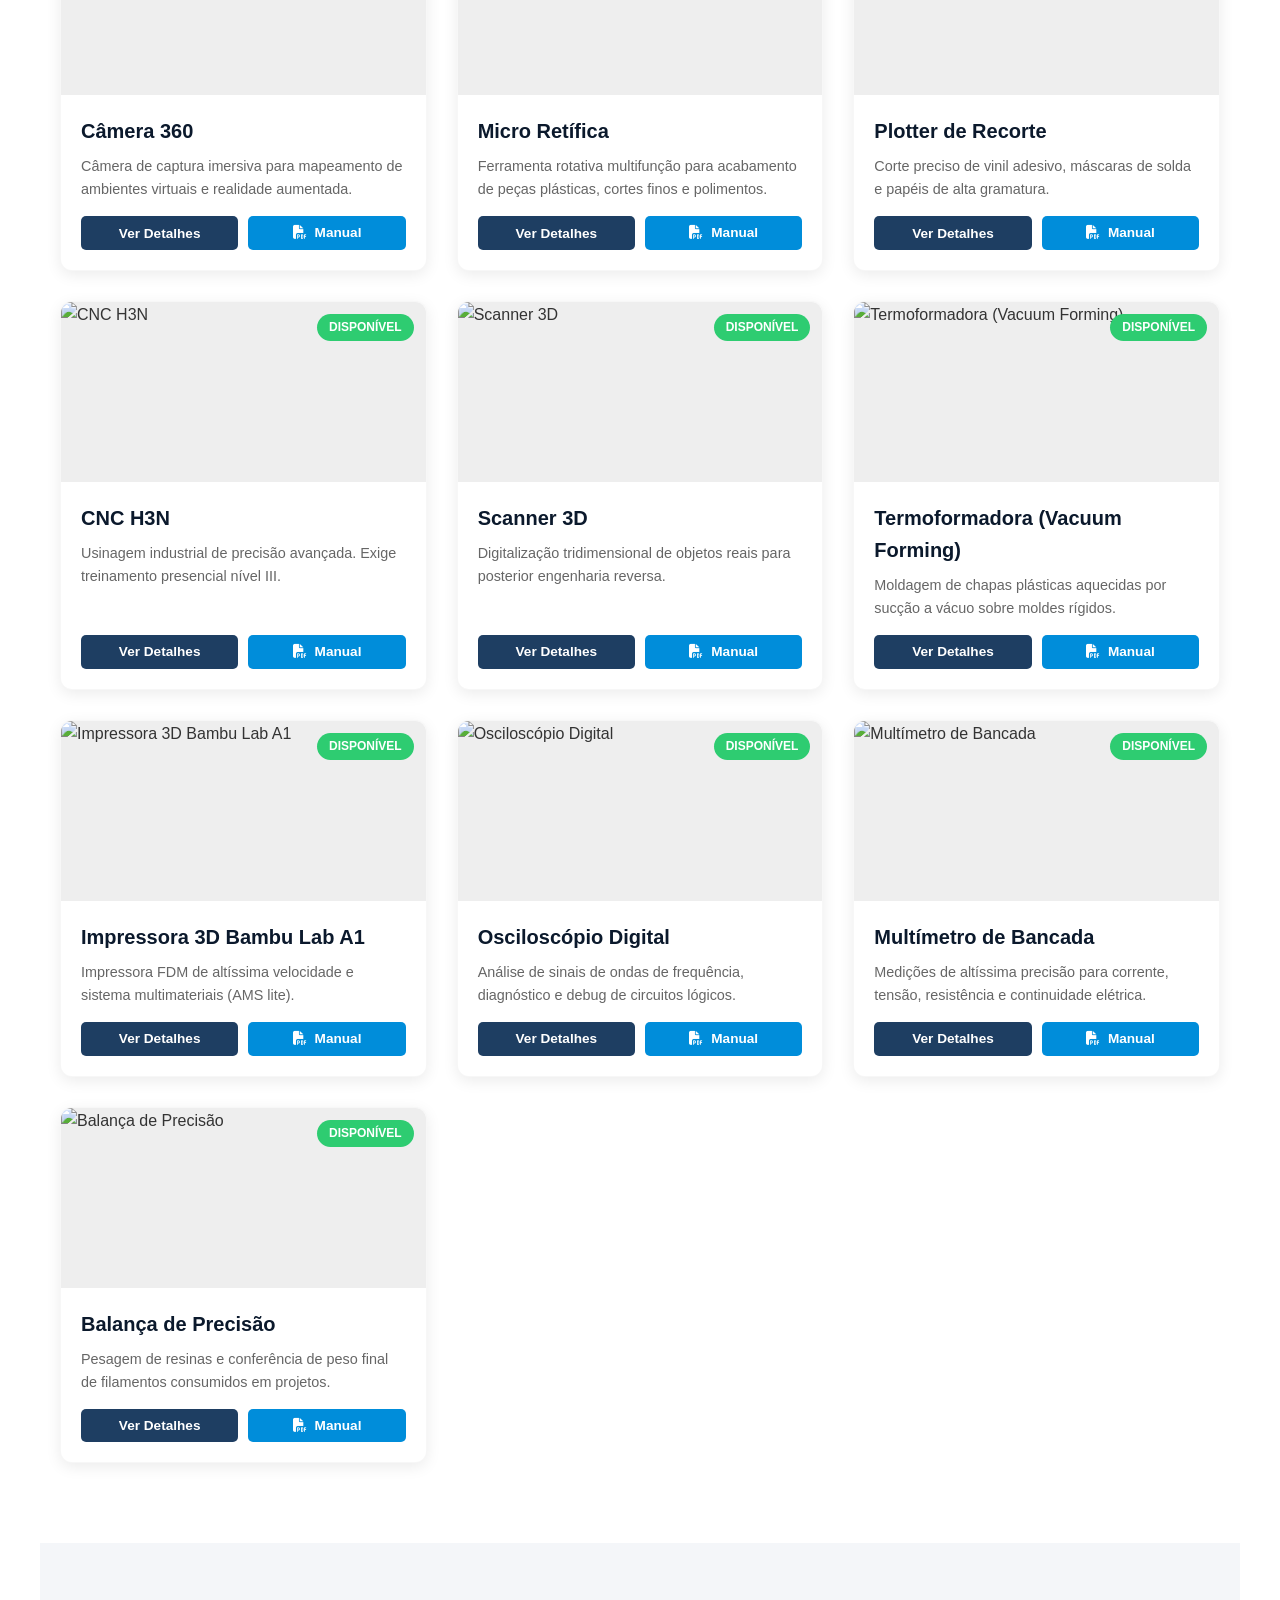
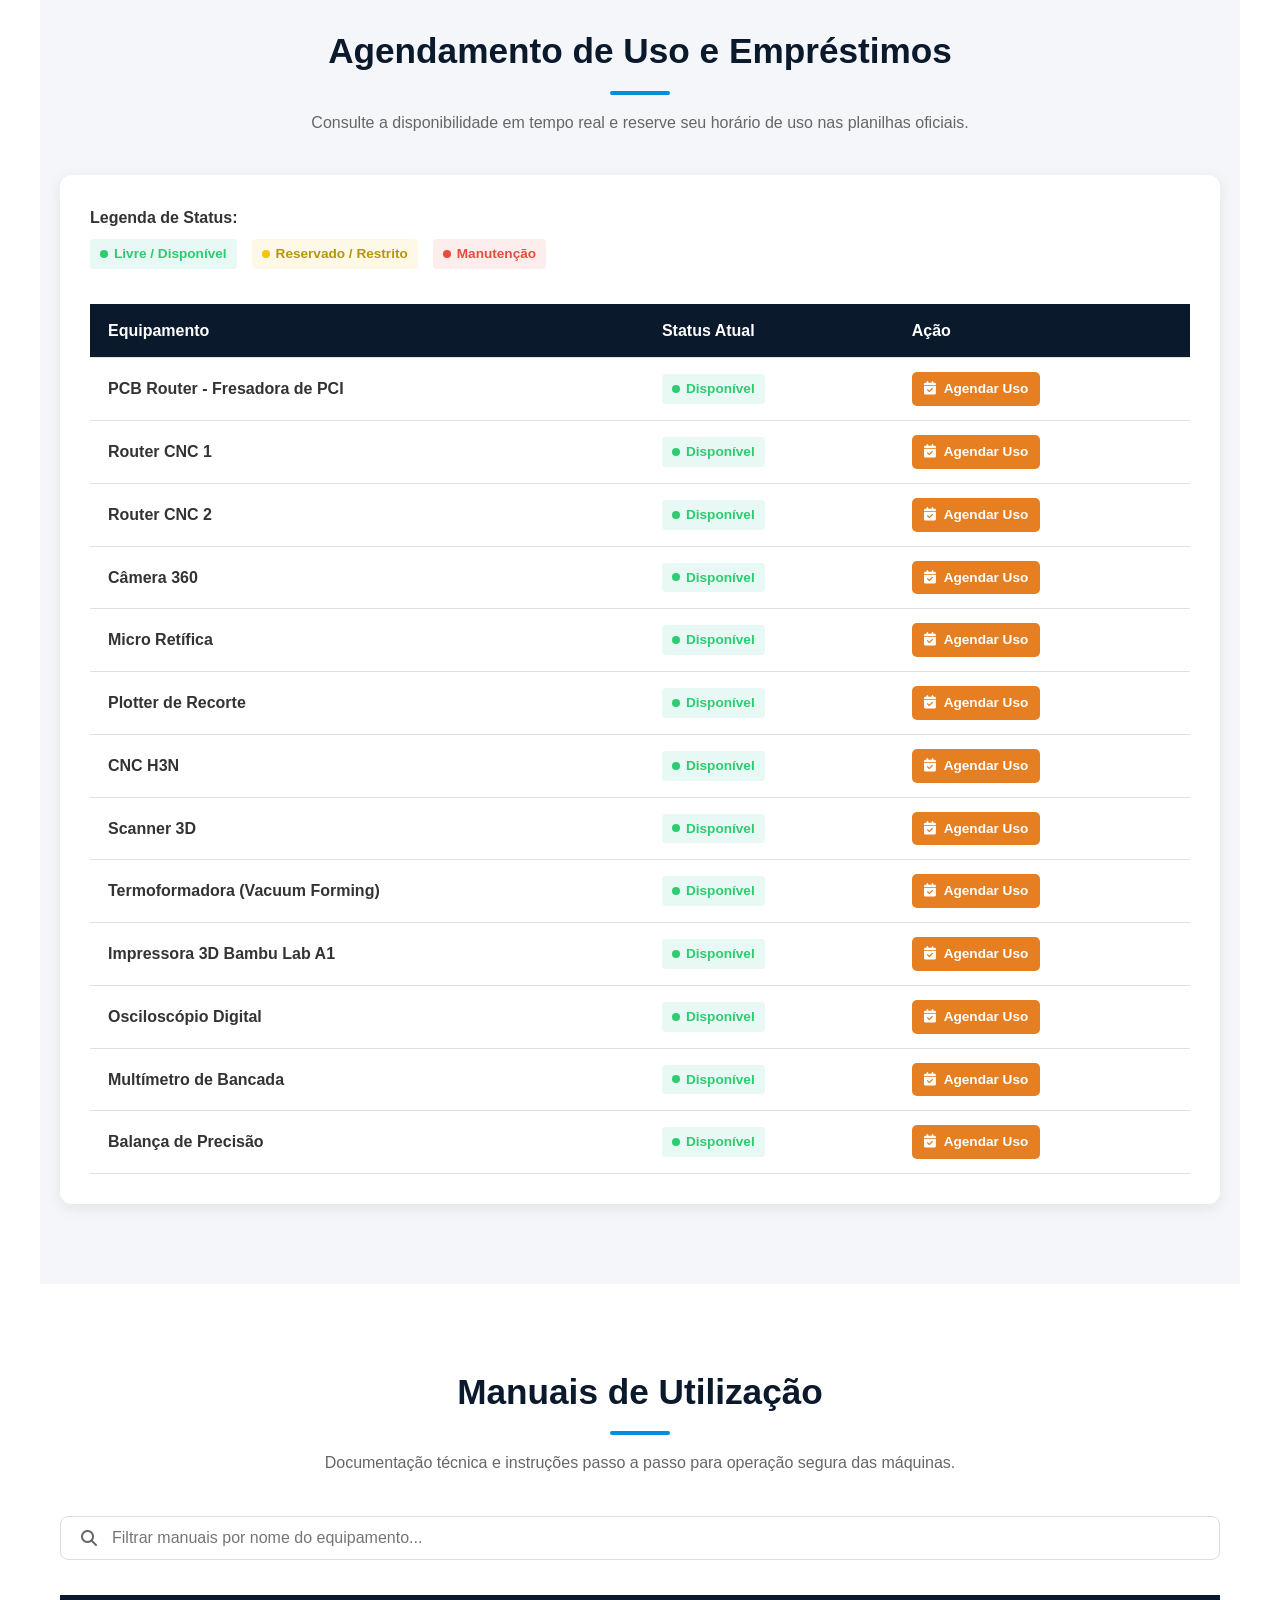
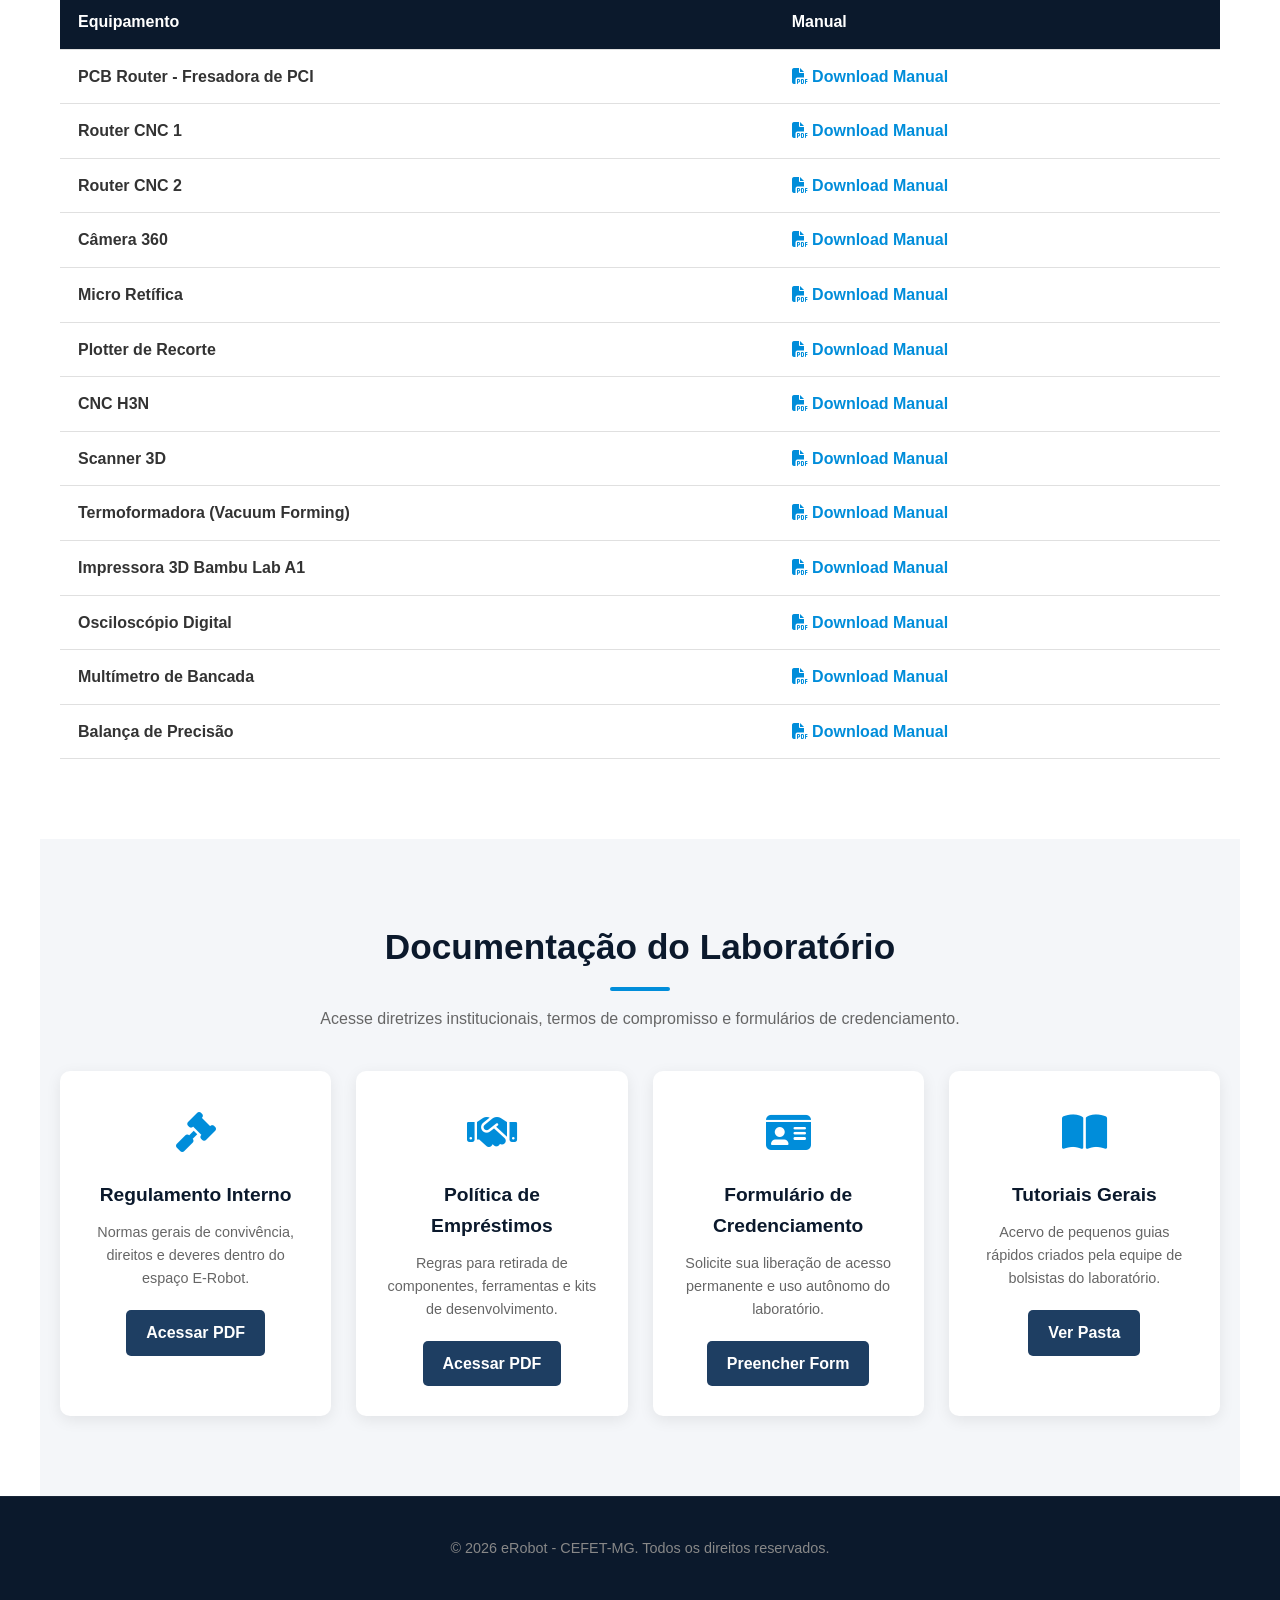
==== commit a0c697fa: "feat: criando tela de estoque" ====
--- a/index.html
+++ b/index.html
@@ -125,7 +125,7 @@
                     <tr>
                         <th>Equipamento</th>
                         
-                        <th>Documento Técnico</th>
+                        <th>Manual</th>
                     </tr>
                 </thead>
                 <tbody id="manuais-table-body">
@@ -198,8 +198,7 @@
     </div>
 
     <footer>
-        <p>&copy; 2026 E-Robot - CEFET-MG. Todos os direitos reservados.</p>
-        <p><small>Desenvolvido com HTML5, CSS3 e Vanilla JavaScript puro.</small></p>
+        <p>&copy; 2026 eRobot - CEFET-MG. Todos os direitos reservados.</p>
     </footer>
 
     <script src="js/script.js"></script>
